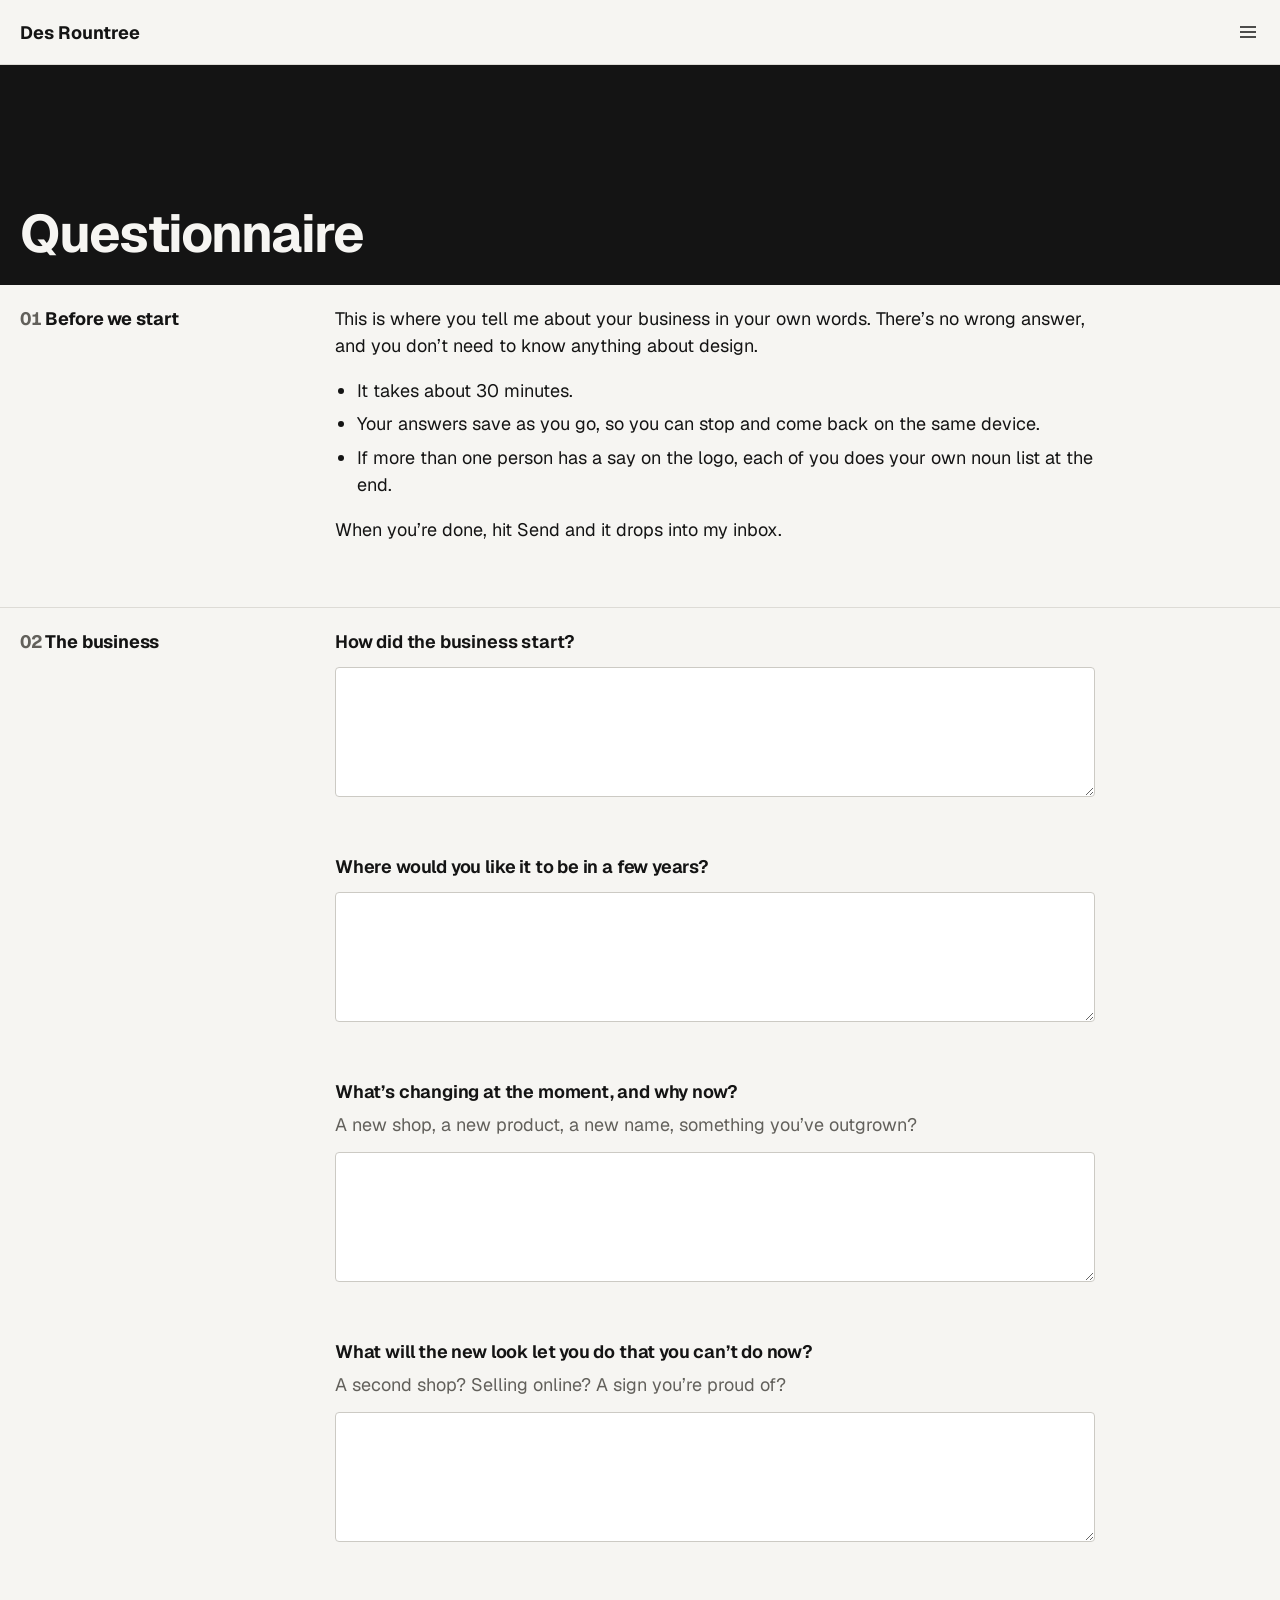
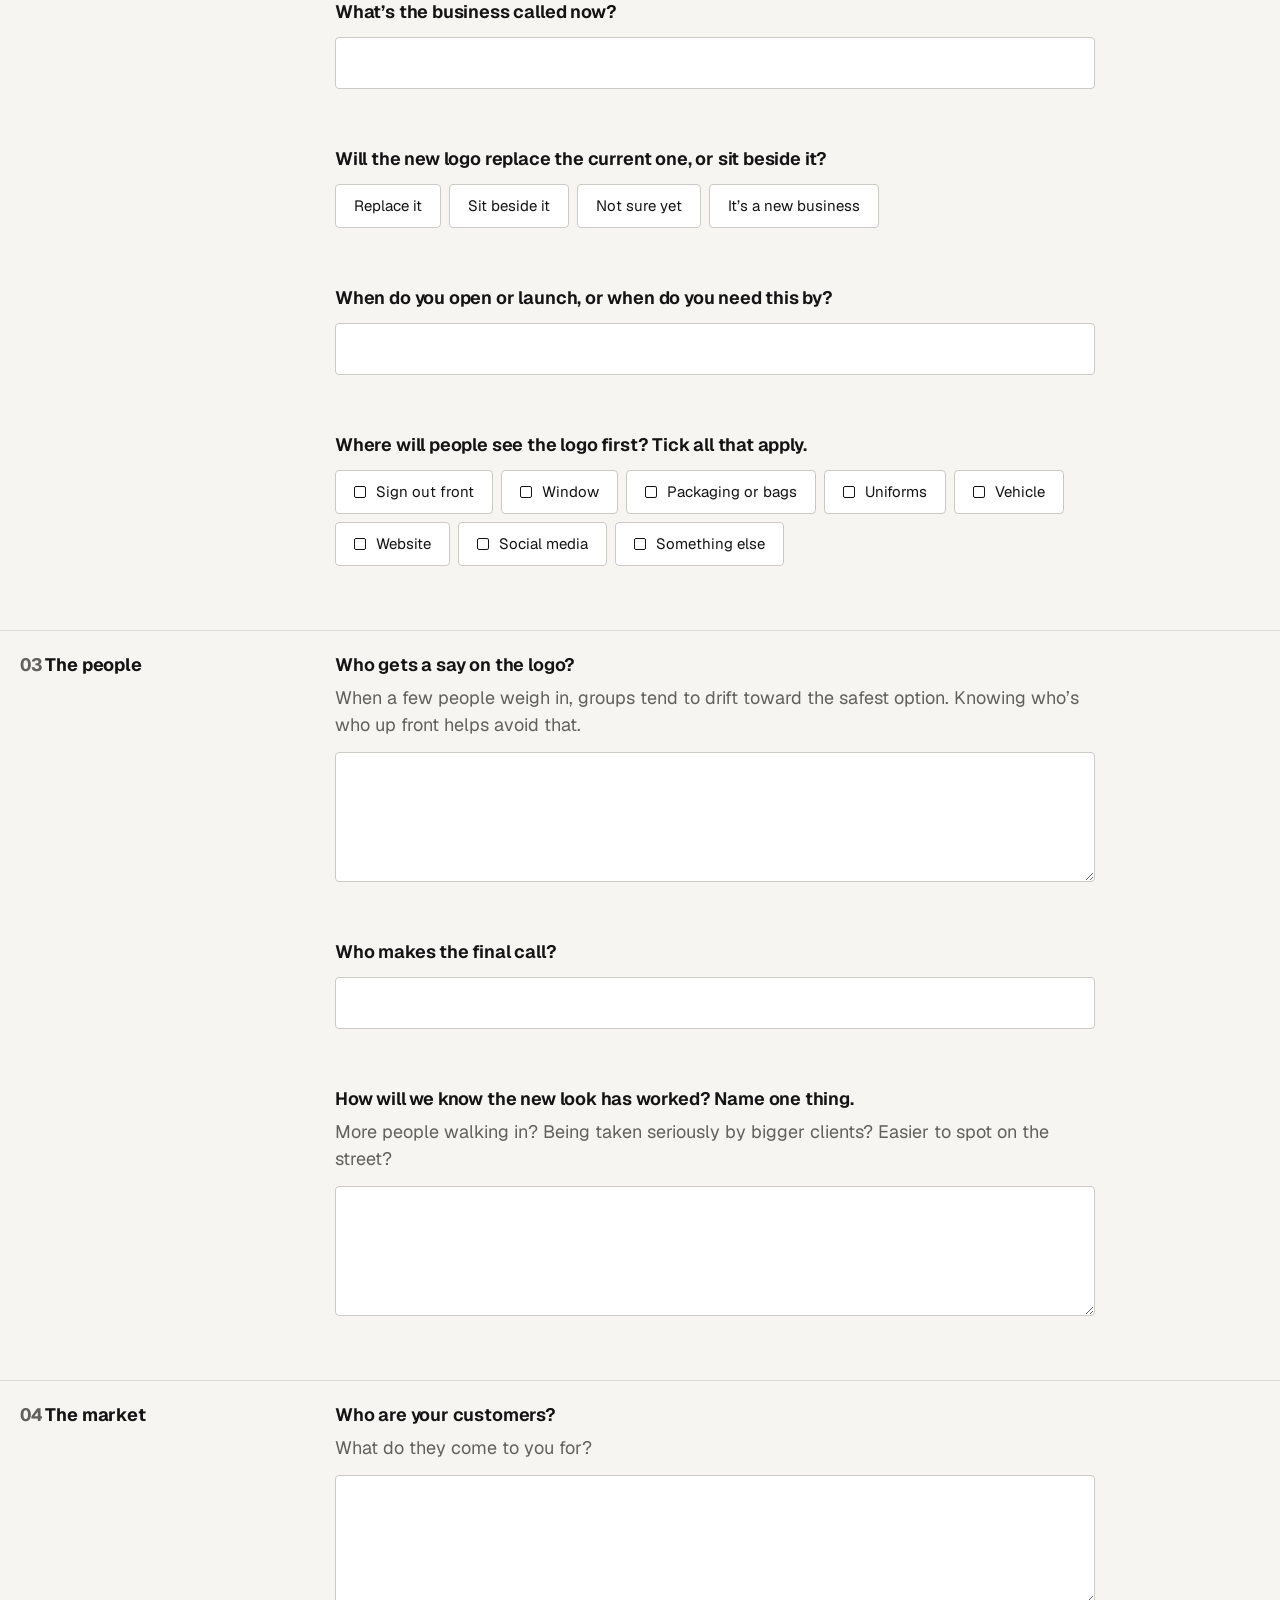
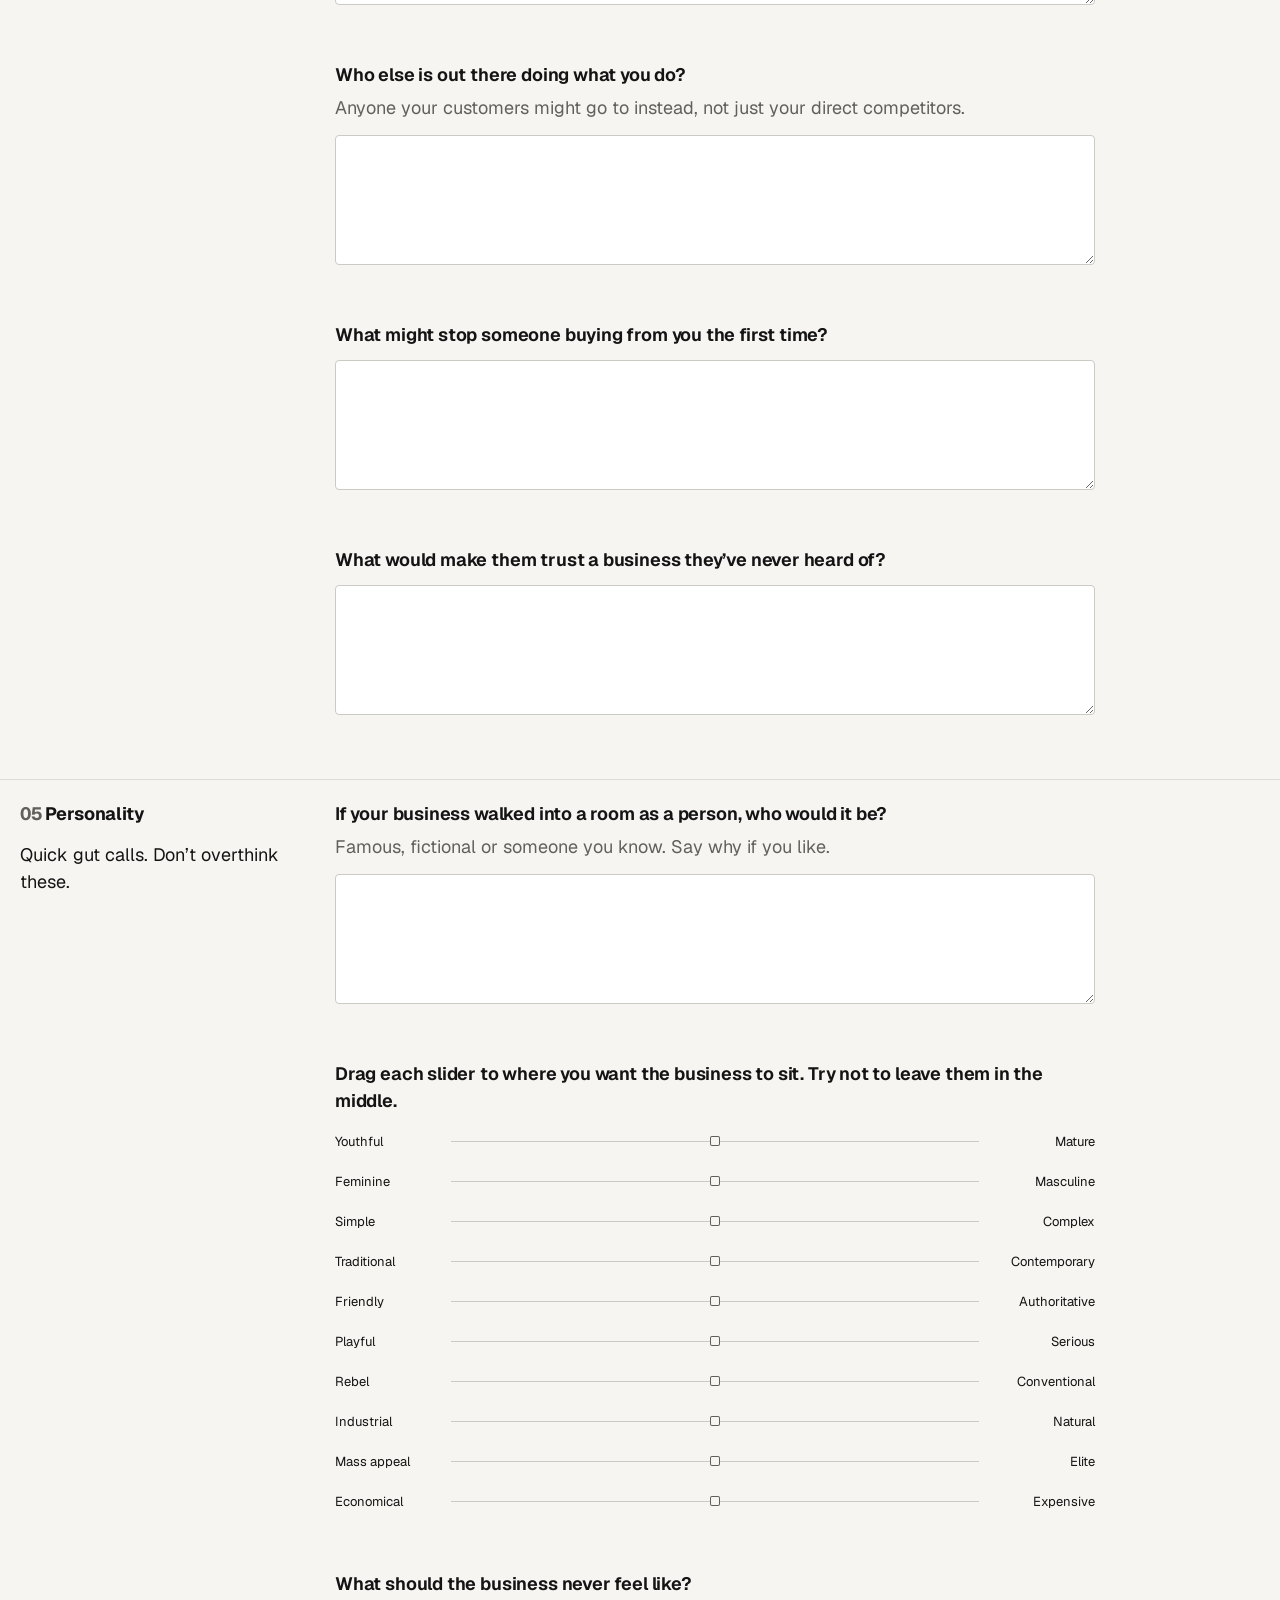
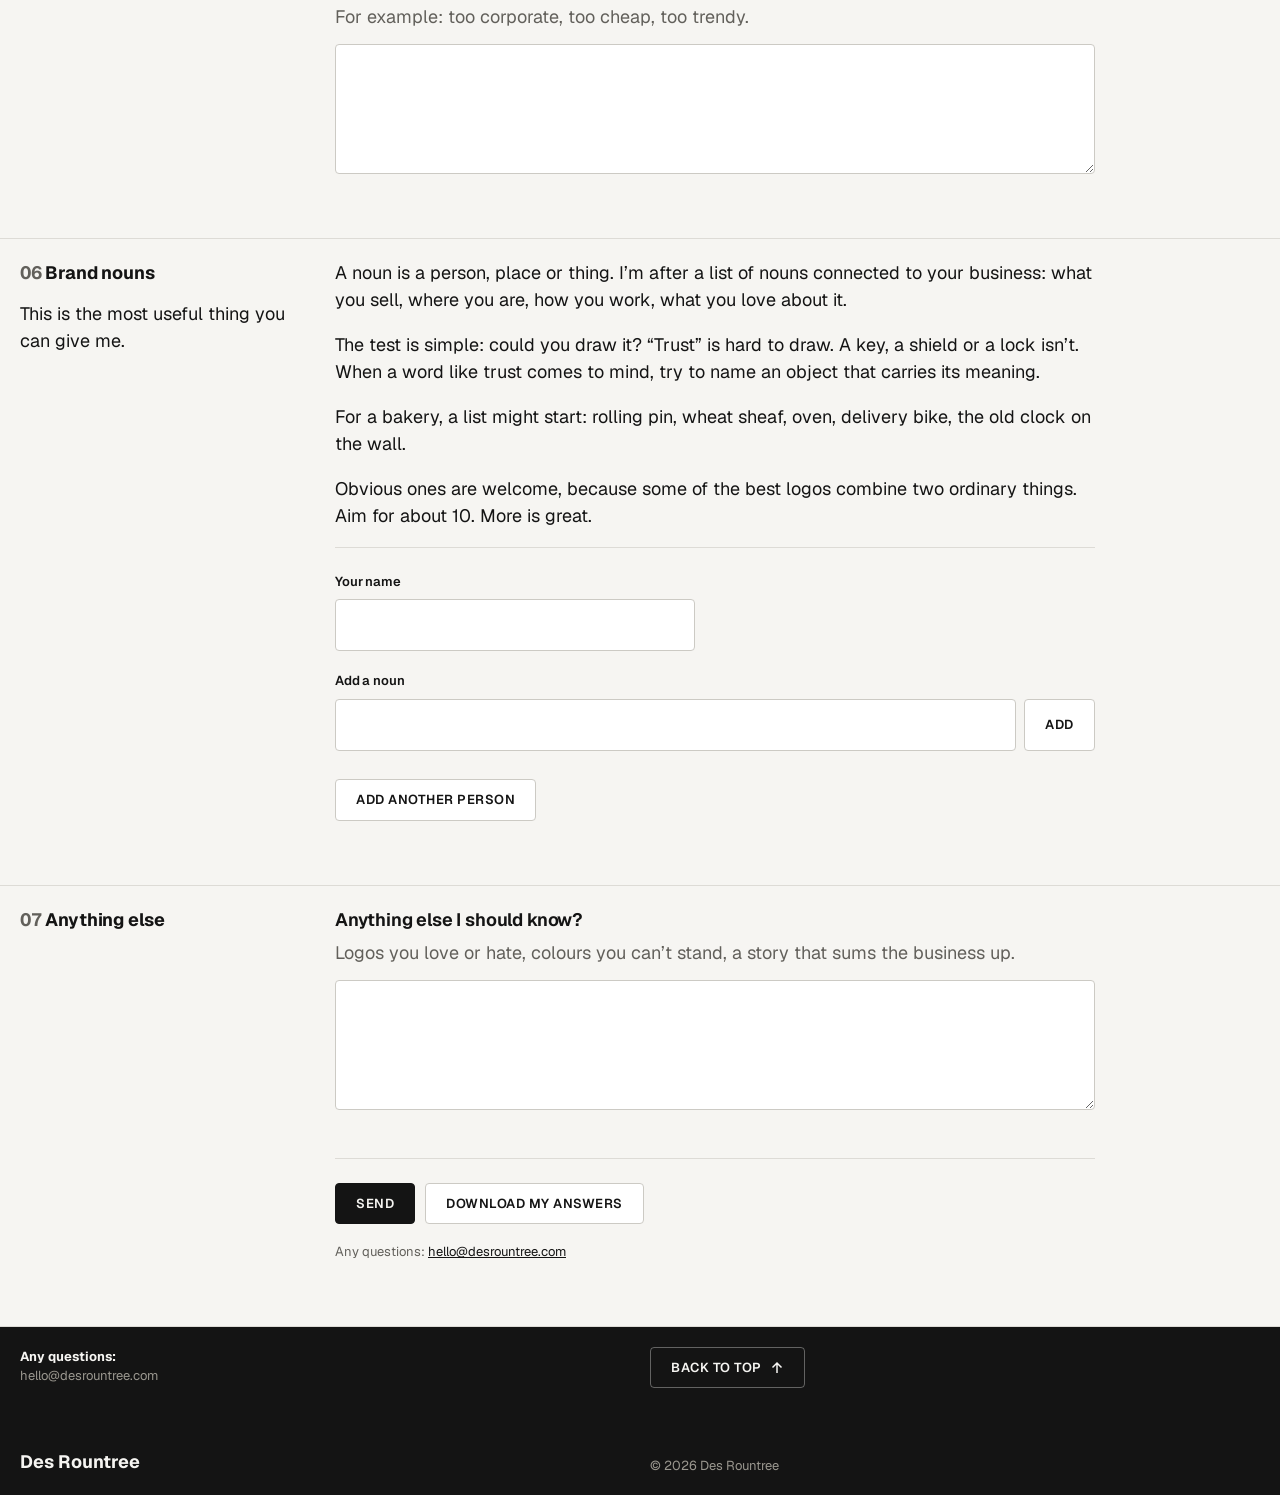
==== index.html @ e690d0f8 "Three generic links: full, homework, meeting (demo retired) Co-Authored-By: Claude Opus 5.5 <noreply" ====
<!doctype html>
<html lang="en-AU">
<head>
<meta charset="utf-8">
<meta name="viewport" content="width=device-width, initial-scale=1">
<title>Questionnaire | Des Rountree</title>
<meta name="robots" content="noindex, nofollow">
<link rel="stylesheet" href="css/tokens.css"><link rel="stylesheet" href="css/guidelines.css"><link rel="stylesheet" href="css/questionnaire.css">
</head>
<body class="q-page q-page--client">
<aside class="sidebar" id="sidebar"><div class="topbar"><a class="sidebar__logo" href="#page-header"><span class="logo-text">Des Rountree</span></a><button class="menu-toggle" aria-expanded="false" aria-controls="sidebar-panel" aria-label="Menu"><svg class="icon-open" viewBox="0 0 22 22" fill="none" stroke="currentColor" stroke-width="1.6" aria-hidden="true"><path d="M3 6h16M3 11h16M3 16h16"/></svg><svg class="icon-close" viewBox="0 0 22 22" fill="none" stroke="currentColor" stroke-width="1.6" aria-hidden="true"><path d="M5 5l12 12M17 5L5 17"/></svg></button></div><div class="sidebar__panel" id="sidebar-panel"><div class="docmeta"><p class="docmeta__title">Questionnaire</p><p class="q-saved" aria-live="polite"></p></div><nav class="nav" aria-label="Chapters"><ul><li class="nav__item is-active is-expanded"><div class="nav__head"><a class="nav__row" href="#page-header" aria-current="page"><span class="nav__num">01</span><span class="nav__sep">/</span><span class="nav__label">Questionnaire</span></a><button class="nav__chev" aria-expanded="true" aria-label="Show chapters"><svg viewBox="0 0 12 12" fill="none" stroke="currentColor" stroke-width="1.5" aria-hidden="true"><path d="M2 4.5l4 4 4-4"/></svg></button></div><ul class="nav__sub"><li><a href="#before-we-start">Before we start</a></li><li><a href="#the-business">The business</a></li><li><a href="#the-people">The people</a></li><li><a href="#the-market">The market</a></li><li><a href="#personality">Personality</a></li><li><a href="#brand-nouns">Brand nouns</a></li><li><a href="#anything-else">Anything else</a></li></ul></li></ul></nav></div></aside>
<main class="content" id="main">
<header class="page-header" id="page-header"><div class="wrap"><h1>Questionnaire</h1></div></header>
<form class="qform" id="qform" novalidate autocomplete="off">
<section class="row q-chapter" id="before-we-start"><div class="wrap grid"><div class="row__text"><h2><span class="q-chapter__num">01</span> Before we start</h2></div><div class="row__block q-steps"><div class="q-step" data-step tabindex="-1"><p class="q-text">This is where you tell me about your business in your own words. There’s no wrong answer, and you don’t need to know anything about design.</p><ul class="q-bullets"><li>It takes about 30 minutes.</li><li>Your answers save as you go, so you can stop and come back on the same device.</li><li>If more than one person has a say on the logo, each of you does your own noun list at the end.</li></ul><p class="q-text">When you’re done, hit Send and it drops into my inbox.</p></div></div></div></section>
<section class="row q-chapter" id="the-business"><div class="wrap grid"><div class="row__text"><h2><span class="q-chapter__num">02</span> The business</h2></div><div class="row__block q-steps"><div class="q-step" data-step tabindex="-1"><div class="q-field"><label class="q-label" for="q-start">How did the business start?</label><textarea id="q-start" name="start" rows="4"></textarea></div></div><div class="q-step" data-step tabindex="-1"><div class="q-field"><label class="q-label" for="q-future">Where would you like it to be in a few years?</label><textarea id="q-future" name="future" rows="4"></textarea></div></div><div class="q-step" data-step tabindex="-1"><div class="q-field"><label class="q-label" for="q-changing">What’s changing at the moment, and why now?</label><p class="q-hint" id="q-changing-hint">A new shop, a new product, a new name, something you’ve outgrown?</p><textarea id="q-changing" name="changing" rows="4" aria-describedby="q-changing-hint"></textarea></div></div><div class="q-step" data-step tabindex="-1"><div class="q-field"><label class="q-label" for="q-new-look">What will the new look let you do that you can’t do now?</label><p class="q-hint" id="q-new-look-hint">A second shop? Selling online? A sign you’re proud of?</p><textarea id="q-new-look" name="new-look" rows="4" aria-describedby="q-new-look-hint"></textarea></div></div><div class="q-step" data-step tabindex="-1"><div class="q-field"><label class="q-label" for="q-name">What’s the business called now?</label><input type="text" id="q-name" name="name" enterkeyhint="next"></div></div><div class="q-step" data-step tabindex="-1"><fieldset class="q-field"><legend class="q-label">Will the new logo replace the current one, or sit beside it?</legend><div class="q-chips q-chips--chips"><label class="q-chip"><input type="radio" name="replace" value="Replace it"><span>Replace it</span></label><label class="q-chip"><input type="radio" name="replace" value="Sit beside it"><span>Sit beside it</span></label><label class="q-chip"><input type="radio" name="replace" value="Not sure yet"><span>Not sure yet</span></label><label class="q-chip"><input type="radio" name="replace" value="It’s a new business"><span>It’s a new business</span></label></div></fieldset></div><div class="q-step" data-step tabindex="-1"><div class="q-field"><label class="q-label" for="q-when">When do you open or launch, or when do you need this by?</label><input type="text" id="q-when" name="when" enterkeyhint="next"></div></div><div class="q-step" data-step tabindex="-1"><fieldset class="q-field"><legend class="q-label">Where will people see the logo first? Tick all that apply.</legend><div class="q-chips q-chips--ticks"><label class="q-chip"><input type="checkbox" name="where" value="Sign out front"><span>Sign out front</span></label><label class="q-chip"><input type="checkbox" name="where" value="Window"><span>Window</span></label><label class="q-chip"><input type="checkbox" name="where" value="Packaging or bags"><span>Packaging or bags</span></label><label class="q-chip"><input type="checkbox" name="where" value="Uniforms"><span>Uniforms</span></label><label class="q-chip"><input type="checkbox" name="where" value="Vehicle"><span>Vehicle</span></label><label class="q-chip"><input type="checkbox" name="where" value="Website"><span>Website</span></label><label class="q-chip"><input type="checkbox" name="where" value="Social media"><span>Social media</span></label><label class="q-chip"><input type="checkbox" name="where" value="Something else" data-other="q-where-other"><span>Something else</span></label></div><textarea class="q-other" id="q-where-other" name="where-other" rows="1" aria-label="Something else" hidden></textarea></fieldset></div></div></div></section>
<section class="row q-chapter" id="the-people"><div class="wrap grid"><div class="row__text"><h2><span class="q-chapter__num">03</span> The people</h2></div><div class="row__block q-steps"><div class="q-step" data-step tabindex="-1"><div class="q-field"><label class="q-label" for="q-say">Who gets a say on the logo?</label><p class="q-hint" id="q-say-hint">When a few people weigh in, groups tend to drift toward the safest option. Knowing who’s who up front helps avoid that.</p><textarea id="q-say" name="say" rows="4" aria-describedby="q-say-hint"></textarea></div></div><div class="q-step" data-step tabindex="-1"><div class="q-field"><label class="q-label" for="q-final-call">Who makes the final call?</label><input type="text" id="q-final-call" name="final-call" enterkeyhint="next"></div></div><div class="q-step" data-step tabindex="-1"><div class="q-field"><label class="q-label" for="q-worked">How will we know the new look has worked? Name one thing.</label><p class="q-hint" id="q-worked-hint">More people walking in? Being taken seriously by bigger clients? Easier to spot on the street?</p><textarea id="q-worked" name="worked" rows="4" aria-describedby="q-worked-hint"></textarea></div></div></div></div></section>
<section class="row q-chapter" id="the-market"><div class="wrap grid"><div class="row__text"><h2><span class="q-chapter__num">04</span> The market</h2></div><div class="row__block q-steps"><div class="q-step" data-step tabindex="-1"><div class="q-field"><label class="q-label" for="q-customers">Who are your customers?</label><p class="q-hint" id="q-customers-hint">What do they come to you for?</p><textarea id="q-customers" name="customers" rows="4" aria-describedby="q-customers-hint"></textarea></div></div><div class="q-step" data-step tabindex="-1"><div class="q-field"><label class="q-label" for="q-others">Who else is out there doing what you do?</label><p class="q-hint" id="q-others-hint">Anyone your customers might go to instead, not just your direct competitors.</p><textarea id="q-others" name="others" rows="4" aria-describedby="q-others-hint"></textarea></div></div><div class="q-step" data-step tabindex="-1"><div class="q-field"><label class="q-label" for="q-stop">What might stop someone buying from you the first time?</label><textarea id="q-stop" name="stop" rows="4"></textarea></div></div><div class="q-step" data-step tabindex="-1"><div class="q-field"><label class="q-label" for="q-trust">What would make them trust a business they’ve never heard of?</label><textarea id="q-trust" name="trust" rows="4"></textarea></div></div></div></div></section>
<section class="row q-chapter" id="personality"><div class="wrap grid"><div class="row__text"><h2><span class="q-chapter__num">05</span> Personality</h2><p class="q-intro">Quick gut calls. Don’t overthink these.</p></div><div class="row__block q-steps"><div class="q-step" data-step tabindex="-1"><div class="q-field"><label class="q-label" for="q-person">If your business walked into a room as a person, who would it be?</label><p class="q-hint" id="q-person-hint">Famous, fictional or someone you know. Say why if you like.</p><textarea id="q-person" name="person" rows="4" aria-describedby="q-person-hint"></textarea></div></div><div class="q-step" data-step tabindex="-1"><fieldset class="q-field"><legend class="q-label">Drag each slider to where you want the business to sit. Try not to leave them in the middle.</legend><div class="sliders q-sliders"><div class="slider q-slider is-untouched" style="--v: 50%"><span class="slider__label" id="q-sliders-0-l">Youthful</span><span class="slider__track q-range-wrap"><input class="q-range" type="range" min="0" max="100" step="1" value="50" name="sliders-0" data-left="Youthful" data-right="Mature" aria-labelledby="q-sliders-0-l q-sliders-0-r"><span class="slider__fill"></span><span class="slider__marker"></span><span class="q-range__pad" aria-hidden="true"></span></span><span class="slider__label slider__label--right" id="q-sliders-0-r">Mature</span></div><div class="slider q-slider is-untouched" style="--v: 50%"><span class="slider__label" id="q-sliders-1-l">Feminine</span><span class="slider__track q-range-wrap"><input class="q-range" type="range" min="0" max="100" step="1" value="50" name="sliders-1" data-left="Feminine" data-right="Masculine" aria-labelledby="q-sliders-1-l q-sliders-1-r"><span class="slider__fill"></span><span class="slider__marker"></span><span class="q-range__pad" aria-hidden="true"></span></span><span class="slider__label slider__label--right" id="q-sliders-1-r">Masculine</span></div><div class="slider q-slider is-untouched" style="--v: 50%"><span class="slider__label" id="q-sliders-2-l">Simple</span><span class="slider__track q-range-wrap"><input class="q-range" type="range" min="0" max="100" step="1" value="50" name="sliders-2" data-left="Simple" data-right="Complex" aria-labelledby="q-sliders-2-l q-sliders-2-r"><span class="slider__fill"></span><span class="slider__marker"></span><span class="q-range__pad" aria-hidden="true"></span></span><span class="slider__label slider__label--right" id="q-sliders-2-r">Complex</span></div><div class="slider q-slider is-untouched" style="--v: 50%"><span class="slider__label" id="q-sliders-3-l">Traditional</span><span class="slider__track q-range-wrap"><input class="q-range" type="range" min="0" max="100" step="1" value="50" name="sliders-3" data-left="Traditional" data-right="Contemporary" aria-labelledby="q-sliders-3-l q-sliders-3-r"><span class="slider__fill"></span><span class="slider__marker"></span><span class="q-range__pad" aria-hidden="true"></span></span><span class="slider__label slider__label--right" id="q-sliders-3-r">Contemporary</span></div><div class="slider q-slider is-untouched" style="--v: 50%"><span class="slider__label" id="q-sliders-4-l">Friendly</span><span class="slider__track q-range-wrap"><input class="q-range" type="range" min="0" max="100" step="1" value="50" name="sliders-4" data-left="Friendly" data-right="Authoritative" aria-labelledby="q-sliders-4-l q-sliders-4-r"><span class="slider__fill"></span><span class="slider__marker"></span><span class="q-range__pad" aria-hidden="true"></span></span><span class="slider__label slider__label--right" id="q-sliders-4-r">Authoritative</span></div><div class="slider q-slider is-untouched" style="--v: 50%"><span class="slider__label" id="q-sliders-5-l">Playful</span><span class="slider__track q-range-wrap"><input class="q-range" type="range" min="0" max="100" step="1" value="50" name="sliders-5" data-left="Playful" data-right="Serious" aria-labelledby="q-sliders-5-l q-sliders-5-r"><span class="slider__fill"></span><span class="slider__marker"></span><span class="q-range__pad" aria-hidden="true"></span></span><span class="slider__label slider__label--right" id="q-sliders-5-r">Serious</span></div><div class="slider q-slider is-untouched" style="--v: 50%"><span class="slider__label" id="q-sliders-6-l">Rebel</span><span class="slider__track q-range-wrap"><input class="q-range" type="range" min="0" max="100" step="1" value="50" name="sliders-6" data-left="Rebel" data-right="Conventional" aria-labelledby="q-sliders-6-l q-sliders-6-r"><span class="slider__fill"></span><span class="slider__marker"></span><span class="q-range__pad" aria-hidden="true"></span></span><span class="slider__label slider__label--right" id="q-sliders-6-r">Conventional</span></div><div class="slider q-slider is-untouched" style="--v: 50%"><span class="slider__label" id="q-sliders-7-l">Industrial</span><span class="slider__track q-range-wrap"><input class="q-range" type="range" min="0" max="100" step="1" value="50" name="sliders-7" data-left="Industrial" data-right="Natural" aria-labelledby="q-sliders-7-l q-sliders-7-r"><span class="slider__fill"></span><span class="slider__marker"></span><span class="q-range__pad" aria-hidden="true"></span></span><span class="slider__label slider__label--right" id="q-sliders-7-r">Natural</span></div><div class="slider q-slider is-untouched" style="--v: 50%"><span class="slider__label" id="q-sliders-8-l">Mass appeal</span><span class="slider__track q-range-wrap"><input class="q-range" type="range" min="0" max="100" step="1" value="50" name="sliders-8" data-left="Mass appeal" data-right="Elite" aria-labelledby="q-sliders-8-l q-sliders-8-r"><span class="slider__fill"></span><span class="slider__marker"></span><span class="q-range__pad" aria-hidden="true"></span></span><span class="slider__label slider__label--right" id="q-sliders-8-r">Elite</span></div><div class="slider q-slider is-untouched" style="--v: 50%"><span class="slider__label" id="q-sliders-9-l">Economical</span><span class="slider__track q-range-wrap"><input class="q-range" type="range" min="0" max="100" step="1" value="50" name="sliders-9" data-left="Economical" data-right="Expensive" aria-labelledby="q-sliders-9-l q-sliders-9-r"><span class="slider__fill"></span><span class="slider__marker"></span><span class="q-range__pad" aria-hidden="true"></span></span><span class="slider__label slider__label--right" id="q-sliders-9-r">Expensive</span></div></div></fieldset></div><div class="q-step" data-step tabindex="-1"><div class="q-field"><label class="q-label" for="q-never">What should the business never feel like?</label><p class="q-hint" id="q-never-hint">For example: too corporate, too cheap, too trendy.</p><textarea id="q-never" name="never" rows="4" aria-describedby="q-never-hint"></textarea></div></div></div></div></section>
<section class="row q-chapter" id="brand-nouns"><div class="wrap grid"><div class="row__text"><h2><span class="q-chapter__num">06</span> Brand nouns</h2><p class="q-intro">This is the most useful thing you can give me.</p></div><div class="row__block q-steps"><div class="q-step" data-step tabindex="-1"><p class="q-text">A noun is a person, place or thing. I’m after a list of nouns connected to your business: what you sell, where you are, how you work, what you love about it.</p><p class="q-text">The test is simple: could you draw it? “Trust” is hard to draw. A key, a shield or a lock isn’t. When a word like trust comes to mind, try to name an object that carries its meaning.</p><p class="q-text">For a bakery, a list might start: rolling pin, wheat sheaf, oven, delivery bike, the old clock on the wall.</p><p class="q-text">Obvious ones are welcome, because some of the best logos combine two ordinary things. Aim for about 10. More is great.</p><div class="q-field q-nouns" data-nouns="nouns"><div class="q-person" data-person><label class="q-label q-label--small q-person__label" for="q-nouns-name-1">Your name</label><input type="text" class="q-person__name" id="q-nouns-name-1" autocomplete="name" enterkeyhint="next"><ul class="q-nounlist" aria-label="Brand nouns"></ul><p class="q-count" aria-live="polite"></p><p class="q-nudge" role="status" hidden></p><label class="q-label q-label--small" for="q-nouns-add-1">Add a noun</label><div class="q-add"><input type="text" class="q-add__input" id="q-nouns-add-1" enterkeyhint="enter" autocomplete="off" autocapitalize="none"><button type="button" class="btn q-add__btn">Add</button></div></div><button type="button" class="btn q-another">Add another person</button></div></div></div></div></section>
<section class="row q-chapter" id="anything-else"><div class="wrap grid"><div class="row__text"><h2><span class="q-chapter__num">07</span> Anything else</h2></div><div class="row__block q-steps"><div class="q-step" data-step tabindex="-1"><div class="q-field"><label class="q-label" for="q-anything-else">Anything else I should know?</label><p class="q-hint" id="q-anything-else-hint">Logos you love or hate, colours you can’t stand, a story that sums the business up.</p><textarea id="q-anything-else" name="anything-else" rows="4" aria-describedby="q-anything-else-hint"></textarea></div><div class="q-send"><div class="q-send__buttons"><button type="button" class="btn btn--solid" data-send>Send</button><button type="button" class="btn" data-download>Download my answers</button></div><p class="q-status" role="status" aria-live="polite"></p><p class="q-contact">Any questions: <a href="mailto:hello@desrountree.com">hello@desrountree.com</a></p></div></div></div></div></section>
</form>
<section class="row q-thanks" id="q-thanks" hidden><div class="wrap grid"><div class="row__block q-steps"><p class="q-thanks__text">Thanks, that’s with me now. I’ll be in touch.</p></div></div></section>
<nav class="q-stepper" aria-label="Questions"><button type="button" class="btn" data-back>Back</button><span class="q-stepper__mid"><span class="q-stepper__count" aria-live="polite"></span><span class="q-saved"></span></span><button type="button" class="btn btn--solid" data-next>Next</button></nav>
<footer class="footer"><div class="wrap"><div class="footer__row"><div class="footer__contact"><div><h3>Any questions:</h3><a href="mailto:hello@desrountree.com">hello@desrountree.com</a></div></div><a class="btn btn--dark footer__back" href="#page-header">Back to top<svg viewBox="0 0 14 14" fill="none" stroke="currentColor" stroke-width="1.5" aria-hidden="true"><path d="M7 12V2M2.5 6.5L7 2l4.5 4.5"/></svg></a></div><div class="footer__row"><div class="footer__logo"><span class="logo-text">Des Rountree</span></div><p class="footer__rights">© 2026 Des Rountree</p></div></div></footer>
</main>
<script type="application/json" id="q-data">{"mode": "client", "heading": "Questionnaire answers", "file": "questionnaire-answers", "subject": "Questionnaire answers", "send": {"endpoint": "https://api.web3forms.com/submit", "fields": {"access_key": "7a943095-b87e-4034-aff5-a82986df2233", "from_name": "Questionnaire"}, "subject_field": "subject"}, "nudge_words": ["trust", "quality", "value", "heritage", "luxury", "honest", "premium", "classic", "modern"], "strings": {"send": "Send", "download": "Download my answers", "meeting_download": "Download answers", "sending": "Sending...", "thanks": "Thanks, that’s with me now. I’ll be in touch.", "failed": "That didn’t go through. Download your answers and email them to hello@desrountree.com instead.", "sent_before": "Sent. Change anything and send it again if you like.", "downloaded": "Downloaded as {file}.", "saved": "Saved", "next": "Next", "back": "Back", "step": "{n} of {total}", "your_name": "Your name", "extra_name": "Name", "add_noun": "Add a noun", "add": "Add", "another": "Add another person", "remove_person": "Remove this person", "remove_confirm": "Remove {name} and their list?", "duplicate": "“{word}” is already on the list.", "remove_noun": "Remove {noun}", "count_one": "1 noun", "count": "{n} nouns", "nudge": "“{word}” is hard to draw. Keep it, and add an object that says it to you.", "no_answer": "(no answer)", "not_set": "not set", "slider_key": "0 is the left word, 100 the right word"}, "cross": "<svg viewBox=\"0 0 12 12\" fill=\"none\" stroke=\"currentColor\" stroke-width=\"1.5\" aria-hidden=\"true\"><path d=\"M3 3l6 6M9 3L3 9\"/><\/svg>", "chapters": [{"n": 1, "title": "Before we start", "questions": []}, {"n": 2, "title": "The business", "questions": [{"id": "start", "type": "long", "label": "How did the business start?", "options": [], "other": "", "pairs": []}, {"id": "future", "type": "long", "label": "Where would you like it to be in a few years?", "options": [], "other": "", "pairs": []}, {"id": "changing", "type": "long", "label": "What’s changing at the moment, and why now?", "options": [], "other": "", "pairs": []}, {"id": "new-look", "type": "long", "label": "What will the new look let you do that you can’t do now?", "options": [], "other": "", "pairs": []}, {"id": "name", "type": "short", "label": "What’s the business called now?", "options": [], "other": "", "pairs": []}, {"id": "replace", "type": "chips", "label": "Will the new logo replace the current one, or sit beside it?", "options": ["Replace it", "Sit beside it", "Not sure yet", "It’s a new business"], "other": "", "pairs": []}, {"id": "when", "type": "short", "label": "When do you open or launch, or when do you need this by?", "options": [], "other": "", "pairs": []}, {"id": "where", "type": "ticks", "label": "Where will people see the logo first? Tick all that apply.", "options": ["Sign out front", "Window", "Packaging or bags", "Uniforms", "Vehicle", "Website", "Social media"], "other": "Something else", "pairs": []}]}, {"n": 3, "title": "The people", "questions": [{"id": "say", "type": "long", "label": "Who gets a say on the logo?", "options": [], "other": "", "pairs": []}, {"id": "final-call", "type": "short", "label": "Who makes the final call?", "options": [], "other": "", "pairs": []}, {"id": "worked", "type": "long", "label": "How will we know the new look has worked? Name one thing.", "options": [], "other": "", "pairs": []}]}, {"n": 4, "title": "The market", "questions": [{"id": "customers", "type": "long", "label": "Who are your customers?", "options": [], "other": "", "pairs": []}, {"id": "others", "type": "long", "label": "Who else is out there doing what you do?", "options": [], "other": "", "pairs": []}, {"id": "stop", "type": "long", "label": "What might stop someone buying from you the first time?", "options": [], "other": "", "pairs": []}, {"id": "trust", "type": "long", "label": "What would make them trust a business they’ve never heard of?", "options": [], "other": "", "pairs": []}]}, {"n": 5, "title": "Personality", "questions": [{"id": "person", "type": "long", "label": "If your business walked into a room as a person, who would it be?", "options": [], "other": "", "pairs": []}, {"id": "sliders", "type": "sliders", "label": "Drag each slider to where you want the business to sit. Try not to leave them in the middle.", "options": [], "other": "", "pairs": [["Youthful", "Mature"], ["Feminine", "Masculine"], ["Simple", "Complex"], ["Traditional", "Contemporary"], ["Friendly", "Authoritative"], ["Playful", "Serious"], ["Rebel", "Conventional"], ["Industrial", "Natural"], ["Mass appeal", "Elite"], ["Economical", "Expensive"]]}, {"id": "never", "type": "long", "label": "What should the business never feel like?", "options": [], "other": "", "pairs": []}]}, {"n": 6, "title": "Brand nouns", "questions": [{"id": "nouns", "type": "nouns", "label": "Brand nouns", "options": [], "other": "", "pairs": []}]}, {"n": 7, "title": "Anything else", "questions": [{"id": "anything-else", "type": "long", "label": "Anything else I should know?", "options": [], "other": "", "pairs": []}]}]}</script>
<script src="js/nav.js"></script>
<script src="js/questionnaire.js"></script>
</body>
</html>
---- css/tokens.css ----
/* ==========================================================================
   TOKENS: the skin of the site.
   Every colour, font and size the site uses is set here and nowhere else.
   A client does not edit this file. Put their values in
   clients/<client>/tokens.json and the build adds them at the bottom,
   where they win over these defaults.
   ========================================================================== */

@font-face {
  font-family: "Geist";
  src: url("../fonts/Geist-Variable.woff2") format("woff2");
  font-weight: 100 900;
  font-style: normal;
  font-display: swap;
}
@font-face {
  font-family: "Geist Mono";
  src: url("../fonts/GeistMono-Variable.woff2") format("woff2");
  font-weight: 100 900;
  font-style: normal;
  font-display: swap;
}

:root {
  /* ---- Type ------------------------------------------------------------ */
  --font-sans: "Geist", -apple-system, "Segoe UI", Helvetica, Arial, sans-serif; /* everything */
  --font-mono: "Geist Mono", ui-monospace, Menlo, Consolas, monospace;           /* labels, HEX values, specs */

  /* ONE number sets the size of all reading text.
     1   = the original template (12px body, small)
     1.5 = 18px body (the house default)
     Nothing in the grid depends on this, so any value is safe. */
  --type-scale: 1.5;

  --fs-body:  calc(12px * var(--type-scale));   /* paragraphs, row titles */
  --lh-body:  1.5;
  --fs-h2:    calc(22px * var(--type-scale));   /* "Introduction", prev/next titles */
  --fs-hero:  calc(35px * var(--type-scale));   /* "01 Logo" on the coloured header */
  --fs-word:  calc(35px * var(--type-scale));   /* big words in the keyword lists */
  --fs-chrome: calc(12px + (var(--type-scale) - 1) * 2px); /* menu, buttons, labels: stays small */

  --weight-regular: 400;
  --weight-medium: 500;
  --weight-bold: 650;

  /* ---- Colour: the site itself (not the client's palette) --------------- */
  --c-ground:       #F6F5F2;  /* page background */
  --c-surface:      #FFFFFF;  /* cards, buttons */
  --c-ink:          #141414;  /* main text */
  --c-muted:        #62605B;  /* secondary text */
  --c-rule:         #DDDBD6;  /* hairlines between rows */
  --c-panel-border: #CCCAC4;  /* border around image panels */
  --c-panel-fill:   #E9E7E2;  /* empty image placeholder */
  --c-prevnext:     #ECEAE5;  /* previous / next strip */
  --c-accent:       #141414;  /* slider markers, active menu item */
  --c-header:       #141414;  /* coloured header on every page (override per page in content.json) */
  --c-header-text:  #F6F5F2;
  --c-footer:       #141414;
  --c-footer-text:  #F6F5F2;
  --c-footer-muted: #9A978F;

  /* ---- Shape ----------------------------------------------------------- */
  --radius-button: 4px;
  --radius-pill: 100px;
  --radius-menu: 10px;
  --shadow-menu: 0 16px 30px -12px rgb(0 0 0 / .18);

  /* ---- Layout (measured from the reference, change with care) ---------- */
  --sidebar-w: 280px;
  --content-max: 1400px;
  --gutter: 20px;
  --row-gap: 20px;
  --row-pad-bottom: 80px;
  --header-h: 220px;        /* coloured header on every page but the first */
  --header-h-home: 589px;   /* taller header on the first page */
  --panel-ratio: 1.61;
  --topbar-h: 64px;
}
---- css/guidelines.css ----
/* ==========================================================================
   GUIDELINES: layout + components.
   Reads tokens only (tokens.css). No raw colours in this file.
   Breakpoints match the reference: desktop >= 1400, tablet 810-1399, phone < 810.
   ========================================================================== */

*, *::before, *::after { box-sizing: border-box; }
html { scroll-behavior: smooth; scroll-padding-top: 20px; -webkit-text-size-adjust: 100%; }
body {
  margin: 0;
  background: var(--c-ground);
  color: var(--c-ink);
  font-family: var(--font-sans);
  font-size: var(--fs-body);
  line-height: var(--lh-body);
  font-weight: var(--weight-regular);
  -webkit-font-smoothing: antialiased;
  text-rendering: optimizeLegibility;
}
img, svg { display: block; max-width: 100%; }
a { color: inherit; }
h1, h2, h3, h4, p, ul, ol { margin: 0; }
ul, ol { padding: 0; list-style: none; }
button { font: inherit; color: inherit; background: none; border: 0; padding: 0; cursor: pointer; }
.visually-hidden { position: absolute; width: 1px; height: 1px; overflow: hidden; clip: rect(0 0 0 0); white-space: nowrap; }

/* ---- Small text used by the chrome (menu, buttons, labels) ------------- */
.chrome { font-size: var(--fs-chrome); line-height: 1.2; }
.mono { font-family: var(--font-mono); }

/* ---- Buttons ------------------------------------------------------------ */
.btn {
  display: inline-flex; align-items: center; gap: 8px;
  min-height: 38px; padding: 12px 20px;
  background: var(--c-surface); color: var(--c-ink);
  border: 1px solid var(--c-panel-border); border-radius: var(--radius-button);
  font-size: var(--fs-chrome); font-weight: 600; letter-spacing: 0.04em; line-height: 1.2;
  text-transform: uppercase; text-decoration: none; white-space: nowrap;
  transition: border-color .15s, background .15s;
}
.btn:hover { border-color: var(--c-ink); }
.btn svg { width: 14px; height: 14px; flex: none; }
.btn--dark { background: transparent; color: var(--c-footer-text); border-color: color-mix(in srgb, var(--c-footer-text) 35%, transparent); }
.btn--dark:hover { border-color: var(--c-footer-text); }

/* ==========================================================================
   SIDEBAR (desktop) / TOP BAR + MENU (tablet, phone)
   ========================================================================== */
.sidebar {
  position: fixed; top: 0; left: 0; z-index: 10;
  width: var(--sidebar-w); height: 100vh;
  background: var(--c-ground);
  border-right: 1px solid var(--c-rule);
  display: flex; flex-direction: column;
  overflow-y: auto; overscroll-behavior: contain;
}
.topbar { display: flex; align-items: center; justify-content: space-between; }
.sidebar__logo { display: block; padding: 37px var(--gutter); text-decoration: none; color: var(--c-ink); }
.sidebar > .topbar { border-bottom: 1px solid var(--c-rule); }
.sidebar__logo img, .sidebar__logo svg { height: 50px; width: auto; max-width: 172px; object-fit: contain; object-position: left center; }
.logo-text { font-weight: 700; font-size: var(--fs-body); }
.logo--reverse { filter: brightness(0) invert(1); }  /* main logo shown in white on a dark footer */
.menu-toggle { display: none; width: 44px; height: 44px; align-items: center; justify-content: center; margin-right: -10px; }
.menu-toggle svg { width: 22px; height: 22px; }
.menu-toggle .icon-close { display: none; }
.sidebar.is-open .menu-toggle .icon-open { display: none; }
.sidebar.is-open .menu-toggle .icon-close { display: block; }

.sidebar__panel { display: flex; flex-direction: column; flex: 1; }
.docmeta { padding: var(--gutter); display: grid; gap: 4px; border-bottom: 1px solid var(--c-rule); }
.docmeta p { font-size: var(--fs-chrome); line-height: 1.5; color: var(--c-muted); }
.docmeta .docmeta__title { color: var(--c-ink); font-weight: 700; }

.nav { padding: 12px 8px; flex: 0 0 auto; border-bottom: 1px solid var(--c-rule); }
.nav__item { margin-bottom: 0; }
.nav__head { display: flex; align-items: center; border: 1px solid transparent; border-radius: var(--radius-button); }
.nav__item.is-active > .nav__head { border-color: var(--c-panel-border); background: var(--c-surface); }
.nav__row {
  flex: 1; display: flex; align-items: baseline; gap: 0;
  padding: 8px 0 8px 12px;
  font-size: var(--fs-chrome); line-height: 1.2; text-decoration: none; color: var(--c-ink);
}
.nav__num, .nav__sep { color: var(--c-muted); font-variant-numeric: tabular-nums; }
.nav__sep { padding: 0 8px; }
.nav__item.is-active .nav__row { font-weight: 600; }
.nav__item.is-active .nav__num, .nav__item.is-active .nav__sep { color: var(--c-ink); }
.nav__row:hover .nav__label { text-decoration: underline; text-underline-offset: 3px; }
.nav__chev { width: 44px; height: 32px; display: flex; align-items: center; justify-content: center; color: var(--c-muted); }
.nav__chev svg { width: 12px; height: 12px; transition: transform .2s; }
.nav__item.is-expanded .nav__chev svg { transform: rotate(180deg); }
.nav__chev[hidden] { display: none; }
.nav__sub { display: none; padding: 6px 0 10px; }
.nav__item.is-expanded .nav__sub { display: block; }
.nav__sub a {
  display: block; padding: 6px 12px 6px 52px;
  font-size: var(--fs-chrome); line-height: 1.3; color: var(--c-muted); text-decoration: none;
}
.nav__sub a:hover, .nav__sub a.is-current { color: var(--c-ink); }
.nav__sub a.is-current { font-weight: 600; }
.sidebar__bottom { padding: var(--gutter); margin-top: auto; border-top: 1px solid var(--c-rule); display: grid; gap: 10px; }
.nav__chev--static { cursor: default; }
.sidebar__bottom .btn { width: 100%; justify-content: space-between; }

/* ==========================================================================
   CONTENT COLUMN
   ========================================================================== */
.content { padding-left: var(--sidebar-w); min-height: 100vh; }
.wrap { max-width: var(--content-max); padding: 0 var(--gutter); }

/* ---- Coloured page header ----------------------------------------------- */
.page-header {
  height: var(--header-h);
  background: var(--page-header-bg, var(--c-header));
  color: var(--page-header-text, var(--c-header-text));
  display: flex; align-items: flex-end;
}
.page-header--home { height: var(--header-h-home); }
.page-header .wrap { width: 100%; padding-bottom: var(--gutter); }
.page-header h1 { font-size: var(--fs-hero); line-height: 1.2; font-weight: 700; letter-spacing: -0.02em; }

/* ---- Rows: the 4-track grid every section sits on ------------------------ */
.row { border-bottom: 1px solid var(--c-rule); }
.grid {
  display: grid;
  grid-template-columns: repeat(4, minmax(50px, 1fr));
  gap: var(--row-gap);
  padding-top: var(--gutter);
  padding-bottom: var(--gutter);
}
.row--intro .grid { padding-bottom: var(--row-pad-bottom); }
.row__text { grid-column: 1; display: flex; flex-direction: column; gap: 3px; min-width: 0; }
.row__text h3 { font-size: var(--fs-body); line-height: var(--lh-body); font-weight: 700; letter-spacing: -0.01em; }
.row__text p { color: var(--c-ink); }
.row__text p + p { margin-top: .75em; }
.row__block { grid-column: 2 / span 3; min-width: 0; }

.row--intro h2 { grid-column: 1; font-size: var(--fs-h2); line-height: 1.2; font-weight: 700; letter-spacing: -0.01em; }
.row--intro .row__block { display: flex; flex-direction: column; align-items: flex-start; gap: var(--gutter); }
.row--intro .row__block p { max-width: 80%; text-wrap: balance; }

/* Spec lists inside the text column (Grid & Layout rows) */
.speclist { margin-top: 1em; font-family: var(--font-mono); font-size: var(--fs-chrome); line-height: 1.6; color: var(--c-muted); }
.speclist strong { display: block; color: var(--c-ink); font-weight: 600; }
.speclist + .speclist { margin-top: 1em; }

/* ==========================================================================
   COMPONENTS (one per row type in content.json)
   ========================================================================== */

/* prose: optional sub-title + paragraphs */
.prose { max-width: 80%; }
.prose h4 { font-size: var(--fs-body); font-weight: 700; margin-bottom: 1em; }
.prose p + p { margin-top: 1em; }

/* two-col: named items split into two columns */
.twocol { display: grid; grid-template-columns: 1fr 1fr; gap: var(--row-gap); }
.twocol__col { display: grid; gap: 1.5em; align-content: start; }
.twocol__name { font-weight: 700; display: block; }

/* image panel: the workhorse (aspect 1.61, hairline border) */
.panel {
  aspect-ratio: var(--panel-ratio);
  border: 1px solid var(--c-panel-border);
  background: var(--c-panel-fill);
  overflow: hidden; position: relative;
}
.panel > img, .panel > svg { width: 100%; height: 100%; object-fit: cover; }
.panel figcaption, .photo-grid figcaption { position: absolute; left: 12px; bottom: 10px; font-size: var(--fs-chrome); color: var(--c-muted); }
figure { margin: 0; }

/* download cards */
.cards { display: grid; grid-template-columns: repeat(2, minmax(200px, 1fr)); gap: var(--row-gap); }
.card {
  background: var(--c-surface); border: 1px solid var(--c-rule);
  padding: var(--gutter); display: flex; flex-direction: column; align-items: flex-start; gap: 8px;
}
.card h3 { font-size: var(--fs-body); font-weight: 700; }
.card p { margin-bottom: 24px; }
.card .btn { margin-top: auto; }

/* tone sliders */
.sliders { display: grid; gap: 16px; padding-top: 4px; }
.slider { display: grid; grid-template-columns: 100px 1fr 100px; align-items: center; gap: 16px; min-height: 24px; }
.slider__label { font-size: var(--fs-chrome); line-height: 1.2; }
.slider__label--right { text-align: right; }
.slider__track { position: relative; height: 1px; background: var(--c-panel-border); }
.slider__fill { position: absolute; left: 0; top: 0; height: 1px; width: var(--v); background: var(--c-accent); }
.slider__marker {
  position: absolute; top: -5px; left: clamp(0px, calc(var(--v) - 5px), calc(100% - 10px));
  width: 10px; height: 10px; border-radius: 2px; background: var(--c-accent);
}

/* keyword stack */
.keywords { display: flex; flex-direction: column; gap: 40px; }
.keywords > div { display: flex; gap: var(--row-gap); align-items: flex-start; }
.keywords > div > * { flex: 1 0 0; min-width: 0; }
.keywords__word { display: block; font-size: var(--fs-word); line-height: 1.1; font-weight: var(--weight-medium); letter-spacing: -0.02em; }

/* type specimen */
.specimen__family { font-size: calc(64px * (1 + (var(--type-scale) - 1) * 0.5)); line-height: 1.1; font-weight: var(--weight-regular); letter-spacing: -0.02em; overflow-wrap: break-word; }
.specimen__weights { display: grid; grid-template-columns: repeat(4, minmax(0, 1fr)); gap: 24px; margin-top: 100px; }
.specimen__col p { font-size: var(--fs-body); line-height: 1.4; overflow-wrap: break-word; }
.specimen__col p + p { margin-top: 10px; }
.specimen__col .specimen__label { font-size: var(--fs-body); color: var(--c-ink); margin-bottom: 20px; overflow-wrap: break-word; }

/* type hierarchy */
.hierarchy__level { display: grid; grid-template-columns: minmax(0, 1fr) auto; gap: var(--row-gap); padding: 24px 0; border-bottom: 1px solid var(--c-rule); align-items: start; }
.hierarchy__level:first-child { padding-top: 0; }
.hierarchy__level:last-child { border-bottom: 0; padding-bottom: 0; }
.hierarchy__level:has(.cta-preview) { align-items: center; }
.hierarchy__sample { overflow-wrap: anywhere; min-width: 0; }
.hierarchy__specs { display: grid; grid-template-columns: 190px 110px; gap: 24px; font-size: var(--fs-chrome); line-height: 1.6; }
.hierarchy__specs strong { display: block; font-weight: 700; }
.hierarchy__specs span { display: block; color: var(--c-muted); }
.cta-preview {
  display: inline-flex; align-items: center; padding: 16px 28px; border-radius: var(--radius-pill);
  background: var(--c-ink); color: var(--c-ground); text-transform: uppercase; letter-spacing: .04em;
}

/* colour swatches */
.swatches { display: flex; height: 500px; }
.swatch {
  flex: 1 1 0; min-width: 0; padding: var(--gutter);
  display: flex; flex-direction: column; justify-content: space-between;
  background: var(--sw); color: var(--sw-text);
  font-size: var(--fs-chrome); line-height: 1.5;
}
.swatch__name { font-weight: 700; font-family: var(--font-sans); }
.swatch__values { font-family: var(--font-mono); white-space: nowrap; }
.swatch--edge, .pairing--edge { box-shadow: inset 0 0 0 1px var(--c-rule); }

/* colour pairings */
.pairings { display: grid; grid-template-columns: repeat(5, minmax(0, 1fr)); grid-auto-rows: 250px; }
.pairing {
  background: var(--pg); color: var(--pg-text); padding: var(--gutter);
  display: flex; flex-direction: column; justify-content: flex-start;
  font-size: var(--fs-chrome); font-weight: 700; min-width: 0;
}
.pairing__swatch { flex: 1; display: flex; flex-direction: column; align-items: center; justify-content: center; }
.pairing__circle {
  width: 90px; height: 90px; border-radius: 50%; background: var(--pc); color: var(--pc-text);
  display: flex; align-items: center; justify-content: center; text-align: center; padding: 0;
  font-size: var(--fs-chrome); line-height: 1.15; white-space: nowrap;
}

/* photo grid: 3 x 3, seven images, two tall */
.photo-grid {
  display: grid; gap: 15px; aspect-ratio: var(--panel-ratio);
  grid-template-columns: repeat(3, minmax(0, 1fr)); grid-template-rows: repeat(3, minmax(0, 1fr));
  grid-template-areas: "a b c" "d e c" "d f g";
}
.photo-grid figure { position: relative; overflow: hidden; background: var(--c-panel-fill); min-height: 0; }
.photo-grid figure:has(> svg) { border: 1px solid var(--c-panel-border); }  /* only empty slots get a border */
.photo-grid figure > img, .photo-grid figure > svg { width: 100%; height: 100%; object-fit: cover; }
.photo-grid figure:nth-child(1) { grid-area: a; } .photo-grid figure:nth-child(2) { grid-area: b; }
.photo-grid figure:nth-child(3) { grid-area: c; } .photo-grid figure:nth-child(4) { grid-area: d; }
.photo-grid figure:nth-child(5) { grid-area: e; } .photo-grid figure:nth-child(6) { grid-area: f; }
.photo-grid figure:nth-child(7) { grid-area: g; }

/* ==========================================================================
   PREVIOUS / NEXT + FOOTER
   ========================================================================== */
.prevnext { display: flex; border-top: 1px solid var(--c-rule); margin-top: 160px; }
.prevnext a {
  flex: 1 0 0; min-height: 130px; padding: var(--gutter);
  background: var(--c-prevnext); text-decoration: none;
  display: flex; flex-direction: column; justify-content: flex-start; gap: 14px;
}
.prevnext a + a { border-left: 1px solid var(--c-rule); }
.prevnext a:hover { background: var(--c-rule); }
.prevnext__title { font-size: var(--fs-h2); line-height: 1.2; font-weight: 700; letter-spacing: -0.01em; }
.prevnext__hint { font-size: var(--fs-chrome); color: var(--c-muted); text-transform: uppercase; letter-spacing: .04em; }
.prevnext svg { width: 18px; height: 18px; }
.prevnext .is-prev svg { transform: rotate(180deg); }

.footer { background: var(--c-footer); color: var(--c-footer-text); }
.footer .wrap { padding-top: var(--gutter); padding-bottom: var(--gutter); display: grid; gap: 60px; }
.footer__row { display: grid; grid-template-columns: 1fr 1fr; gap: var(--row-gap); align-items: start; }
.footer__contact { display: grid; gap: 14px; font-size: var(--fs-chrome); line-height: 1.5; }
.footer__contact h3 { font-size: var(--fs-chrome); font-weight: 700; }
.footer__contact a, .footer__contact p { color: var(--c-footer-muted); text-decoration: none; }
.footer__contact a:hover { color: var(--c-footer-text); }
.footer__logo { color: var(--c-footer-text); }
.footer__logo img, .footer__logo svg { height: 35px; width: auto; max-width: 200px; object-fit: contain; object-position: left center; }
.footer__rights { font-size: var(--fs-chrome); color: var(--c-footer-muted); align-self: end; }
.footer__back { justify-self: start; }

.changelog { font-size: var(--fs-chrome); line-height: 1.6; }
.changelog li { display: grid; grid-template-columns: 7em 1fr; gap: 12px; padding: 8px 0; border-bottom: 1px solid var(--c-rule); }
.changelog li:first-child { padding-top: 0; }
.changelog li:last-child { border-bottom: 0; padding-bottom: 0; }

/* ==========================================================================
   TABLET: below 1400px the sidebar becomes a sticky top bar + menu
   ========================================================================== */
@media screen and (max-width: 1399.98px) {
  html { scroll-padding-top: calc(var(--topbar-h) + 20px); }
  .row--intro h2, .prevnext__title { font-size: clamp(24px, 2.2vw + 12px, var(--fs-h2)); overflow-wrap: break-word; }
  .sidebar > .topbar { border-bottom: 0; }
  .sidebar {
    position: sticky; width: 100%; height: auto; overflow: visible;
    border-right: 0; border-bottom: 1px solid var(--c-rule);
  }
  .topbar { height: var(--topbar-h); padding: 0 var(--gutter); }
  .sidebar__logo { padding: 0; }
  .sidebar__logo img, .sidebar__logo svg { height: 34px; }
  .menu-toggle { display: flex; }
  .sidebar__panel {
    display: none; position: absolute; top: var(--topbar-h); left: 0; right: 0;
    background: var(--c-ground); border-bottom: 1px solid var(--c-rule);
    box-shadow: var(--shadow-menu);
    max-height: calc(100vh - var(--topbar-h)); max-height: calc(100dvh - var(--topbar-h)); overflow-y: auto; overscroll-behavior: contain;
  }
  .sidebar.is-open .sidebar__panel { display: flex; }
  .content { padding-left: 0; }
  .swatches { height: 440px; }
  .swatch { padding: 14px; }
  .swatch__values { white-space: normal; }
  .pairings { grid-auto-rows: 200px; }
  .specimen__weights { grid-template-columns: repeat(2, minmax(0, 1fr)); row-gap: 40px; margin-top: 80px; }
}

/* Narrow tablets (810-959): the heading column is too thin for 18px text, so every
   content row stacks. From 960 up rows sit side by side, as the reference does. */
@media screen and (min-width: 810px) and (max-width: 959.98px) {
  .row:not(.row--intro) .grid:has(> .row__block) > :is(.row__text, .row__block) { grid-column: 1 / -1; }
}

/* ==========================================================================
   PHONE: below 810px everything stacks into one column
   ========================================================================== */
@media screen and (max-width: 809.98px) {
  .grid { grid-template-columns: 1fr; }
  .page-header h1 { font-size: clamp(30px, 9vw, calc(var(--fs-hero) * 0.66)); overflow-wrap: break-word; }
  .card .btn { white-space: normal; max-width: 100%; }
  .keywords__word { font-size: clamp(36px, 12vw, var(--fs-word)); overflow-wrap: break-word; }
  .swatches { display: grid; grid-template-columns: repeat(2, minmax(0, 1fr)); grid-auto-rows: minmax(0, 1fr); height: 500px; }
  .specimen__col p:not(.specimen__label) { font-size: clamp(14px, 4.1vw, var(--fs-body)); }
  .keywords > div { flex-direction: column; }
  .twocol { row-gap: 1.5em; }
  .row__text, .row__block, .row--intro h2 { grid-column: 1; }
  .prose { max-width: none; }
  .cards, .twocol { grid-template-columns: 1fr; }
  .pairings { grid-template-columns: repeat(2, minmax(0, 1fr)); grid-auto-rows: 176px; }
  .specimen__family { font-size: clamp(36px, 12vw, 64px); }
  .hierarchy__specs { grid-template-columns: 1fr 1fr; column-gap: var(--row-gap); }
  .slider { grid-template-columns: 1fr 1fr; grid-template-areas: "l r" "t t"; row-gap: 10px; column-gap: 10px; }
  .slider__label { grid-area: l; }
  .slider__label--right { grid-area: r; }
  .slider__track { grid-area: t; }
  .sliders { gap: 22px; }
  .hierarchy__level { grid-template-columns: 1fr; }
  .prevnext { flex-direction: column; }
  .prevnext a + a { border-left: 0; border-top: 1px solid var(--c-rule); }
  .footer__row { gap: var(--gutter); }
}

/* ==========================================================================
   PRINT: every page prints clean to PDF
   ========================================================================== */
@media print {
  .sidebar, .prevnext, .footer__back { display: none !important; }
  .content { padding-left: 0; }
  .page-header { height: auto; min-height: 160px; -webkit-print-color-adjust: exact; print-color-adjust: exact; }
  :root { --type-scale: 1; }
  .row { break-inside: auto; }
  .row__text h3, .row--intro h2 { break-after: avoid; }
  .swatch, .pairing, .card, .panel, .hierarchy__level, .specimen__col, .keywords > *, .photo-grid, .slider { break-inside: avoid; }
  .prevnext { margin-top: 0; }
  .swatch, .pairing, .pairing__circle, .footer { -webkit-print-color-adjust: exact; print-color-adjust: exact; }
  html { scroll-behavior: auto; }
}
---- css/questionnaire.css ----
/* ==========================================================================
   QUESTIONNAIRE: the form components, on top of guidelines.css.
   Reads tokens only (tokens.css). No raw colours in this file.
   Desktop and tablet show every chapter on one page; phones (< 810px) show
   one question per screen, with Back and Next (questionnaire.js sets .is-stepped).
   ========================================================================== */

.q-page [hidden] { display: none !important; }

/* ---- Chapters: the guidelines row grid, title on the left ----------------- */
/* chapter titles use the guidelines' row-title size ("Overview"), not the big "Introduction" size:
   seven of them on one page would shout */
.q-chapter .row__text h2 { font-size: var(--fs-body); line-height: var(--lh-body); font-weight: 700; letter-spacing: -0.01em; }
/* on a phone each screen holds one chapter, so its title keeps the larger size it started with (Des, 25 Sep) */
body.is-stepped .q-chapter .row__text h2 { font-size: clamp(24px, 2.2vw + 12px, var(--fs-h2)); line-height: 1.2; }
.q-chapter__num { color: var(--c-muted); font-variant-numeric: tabular-nums; }
.q-intro { margin-top: .6em; }
.q-chapter .grid { padding-bottom: 64px; }
.q-steps { display: grid; gap: 56px; max-width: 760px; }
.q-step { min-width: 0; outline: none; }
.q-text + .q-text, .q-text + .q-bullets, .q-bullets + .q-text, .q-text + .q-field { margin-top: 1em; }
.q-bullets { list-style: disc; padding-left: 1.2em; }
.q-bullets li + li { margin-top: .35em; }
.q-bullets + .q-text { margin-top: 1em; }

/* ---- One question ----------------------------------------------------------- */
.q-field { border: 0; margin: 0; padding: 0; min-width: 0; }
.q-label { display: block; padding: 0; margin-bottom: 12px; font-weight: 650; letter-spacing: -0.01em; }
.q-label--small { font-size: var(--fs-chrome); font-weight: 600; margin-bottom: 8px; }
.q-hint { color: var(--c-muted); margin: -6px 0 14px; }

.qform textarea, .qform input[type="text"] {
  display: block; width: 100%;
  font: inherit; color: var(--c-ink); line-height: 1.45;
  background: var(--c-surface);
  border: 1px solid var(--c-panel-border); border-radius: var(--radius-button);
  padding: 12px 14px;
  transition: border-color .15s;
}
.qform textarea { min-height: 7.2em; resize: vertical; overflow: hidden; }
.qform textarea:hover, .qform input[type="text"]:hover { border-color: var(--c-muted); }
.qform textarea:focus, .qform input[type="text"]:focus { border-color: var(--c-ink); outline: none; }
.q-page :focus-visible { outline: 2px solid var(--c-ink); outline-offset: 2px; }
.qform textarea:focus-visible, .qform input[type="text"]:focus-visible { outline: 1px solid var(--c-ink); outline-offset: 0; }

/* ---- Chips: pick one (radio) or tick any (checkbox) ------------------------- */
.q-chips { display: flex; flex-wrap: wrap; gap: 8px; }
.q-chip { position: relative; display: inline-flex; }
.q-chip input { position: absolute; inset: 0; width: 100%; height: 100%; margin: 0; opacity: 0; cursor: pointer; }
.q-chip span {
  display: inline-flex; align-items: center; min-height: 44px; padding: 10px 18px;
  background: var(--c-surface); border: 1px solid var(--c-panel-border); border-radius: var(--radius-button);
  font-size: max(var(--fs-chrome), 15px); line-height: 1.2;
  transition: border-color .15s, background .15s, color .15s;
}
@media (hover: hover) { .q-chip:hover span { border-color: var(--c-ink); } }
.q-chip input:checked + span { background: var(--c-ink); color: var(--c-ground); border-color: var(--c-ink); }
.q-chip input:focus-visible + span { outline: 2px solid var(--c-ink); outline-offset: 2px; }
.q-chips--ticks .q-chip span::before {
  content: ""; width: 12px; height: 12px; margin-right: 10px; flex: none;
  border: 1px solid currentColor; border-radius: 2px;
}
.q-chips--ticks .q-chip input:checked + span::before {
  background: currentColor;
  box-shadow: inset 0 0 0 2px var(--c-ink);
}
.qform textarea.q-other { margin-top: 12px; min-height: 3em; }

/* ---- Sliders: the Tone of Voice sliders, now draggable ---------------------- */
/* The guidelines' slider exactly (line, dark fill, small square marker; guidelines.css), made draggable.
   The range input is invisible over the line (keyboard, screen readers); the pad takes touch and mouse. */
.q-range { position: absolute; left: 0; top: -18px; width: 100%; height: 36px; margin: 0; opacity: 0; }
.q-range__pad { position: absolute; left: -6px; right: -6px; top: -18px; height: 36px; touch-action: pan-y; cursor: pointer; }
.q-range:focus-visible ~ .slider__marker { outline: 2px solid var(--c-ink); outline-offset: 3px; }
/* not moved yet: no fill and a hollow marker, so a slider left alone reads as unanswered */
.q-slider.is-untouched .slider__fill { visibility: hidden; }
.q-slider.is-untouched .slider__marker { background: var(--c-ground); box-shadow: inset 0 0 0 1px var(--c-muted); }

/* ---- Brand nouns: a list per person ----------------------------------------- */
/* order: name, the list so far, the nudge, then the box, so a new noun lands just above where you type */
.q-person { padding-top: 24px; margin-top: 8px; border-top: 1px solid var(--c-rule); }
.q-person + .q-person { margin-top: 32px; }
.q-person__name { max-width: 360px; margin-bottom: 20px; }
.q-add { display: flex; gap: 8px; }
.q-add__input { flex: 1; min-width: 0; }
.q-add__btn { flex: none; }
.q-nounlist { display: flex; flex-wrap: wrap; gap: 8px; margin-bottom: 10px; }
.q-nounlist:empty { display: none; }
.q-noun {
  display: inline-flex; align-items: center; gap: 2px; min-height: 44px; padding: 4px 4px 4px 16px;
  background: var(--c-surface); border: 1px solid var(--c-panel-border); border-radius: var(--radius-button);
  font-size: max(var(--fs-chrome), 15px); line-height: 1.2;
}
.q-noun.is-nudged { border-style: dashed; border-color: var(--c-muted); }
.q-noun__remove { position: relative; width: 36px; height: 36px; display: inline-flex; align-items: center; justify-content: center; border-radius: 2px; color: var(--c-muted); }
.q-noun__remove::after { content: ""; position: absolute; inset: -4px; }   /* a 44px target */
@media (hover: hover) { .q-noun__remove:hover { color: var(--c-ink); background: var(--c-ground); } }
.q-noun__remove svg { width: 12px; height: 12px; }
.q-count { margin-bottom: 16px; font-size: var(--fs-chrome); color: var(--c-muted); }
.q-count:empty { display: none; }
.q-nudge { margin-bottom: 16px; padding: 12px 14px; background: var(--c-surface); border: 1px solid var(--c-rule); }   /* the guidelines card look */
.q-link { font-size: var(--fs-chrome); color: var(--c-muted); text-decoration: underline; text-underline-offset: 3px; padding: 12px 0; }
@media (hover: hover) { .q-link:hover { color: var(--c-ink); } }
.q-person__remove { margin-top: 10px; }
.q-another { margin-top: 28px; }

/* ---- Send + Download --------------------------------------------------------- */
.q-send { margin-top: 48px; padding-top: 24px; border-top: 1px solid var(--c-rule); }
.q-send__buttons { display: flex; flex-wrap: wrap; gap: 10px; }
.btn--solid { background: var(--c-ink); color: var(--c-ground); border-color: var(--c-ink); }
@media (hover: hover) { .btn--solid:hover { background: var(--c-ink); border-color: var(--c-ink); opacity: .88; } }
.btn:disabled { opacity: .5; cursor: default; }
.q-status { margin-top: 14px; }
.q-status:empty { display: none; }
.q-contact { margin-top: 18px; font-size: var(--fs-chrome); color: var(--c-muted); }
.q-contact a { color: var(--c-ink); }
.q-saved { font-size: var(--fs-chrome); color: var(--c-muted); }
.q-saved:empty { display: none; }
.q-thanks .grid { padding-top: 48px; padding-bottom: 160px; }
.q-thanks .q-steps { grid-column: 1 / -1; }
.q-thanks__text { font-size: var(--fs-h2); line-height: 1.25; font-weight: 700; letter-spacing: -0.01em; }

/* ---- Phone: one question per screen ------------------------------------------ */
.q-stepper { display: none; }
@media screen and (max-width: 809.98px) {
  .q-range, .q-range__pad { top: -22px; height: 44px; }   /* a finger-sized target around the line */
  .q-steps { gap: 48px; }
  .q-chapter .grid { padding-bottom: 48px; }
}
body.is-stepped .page-header, body.is-stepped .footer { display: none; }
body.is-stepped .content { min-height: 0; }   /* a short screen fits the phone without scrolling */
body.is-stepped .q-chapter { display: none; border-bottom: 0; }
body.is-stepped .q-chapter.is-current { display: block; }
body.is-stepped .q-step { display: none; }
body.is-stepped .q-step.is-current { display: block; }
body.is-stepped .q-chapter .grid { gap: 14px; padding-bottom: 120px; }
body.is-stepped .q-stepper {
  display: flex; align-items: center; justify-content: space-between; gap: 10px;
  position: fixed; left: 0; right: 0; bottom: 0; z-index: 9;
  padding: 12px var(--gutter) calc(12px + env(safe-area-inset-bottom, 0px));
  background: var(--c-ground); border-top: 1px solid var(--c-rule);
}
body.is-stepped .q-stepper .btn { min-width: 96px; justify-content: center; }
.q-stepper .btn[hidden] { display: inline-flex !important; visibility: hidden; }   /* keeps the count centred on the first and last screens */
/* the screen carries on below the bar: fade into it, so the cut reads as "more", not "the end" */
body.is-stepped.has-more .q-stepper::before {
  content: ""; position: absolute; left: 0; right: 0; bottom: 100%; height: 48px; pointer-events: none;
  background: linear-gradient(to bottom, color-mix(in srgb, var(--c-ground) 0%, transparent), var(--c-ground));
}
.q-stepper__mid { display: grid; justify-items: center; gap: 2px; }
.q-stepper__count { font-size: var(--fs-chrome); color: var(--c-muted); font-variant-numeric: tabular-nums; }
body.is-stepped .q-send { margin-top: 32px; }

@media print {
  .q-stepper, .q-send, .q-another, .q-add, .q-noun__remove { display: none !important; }
}
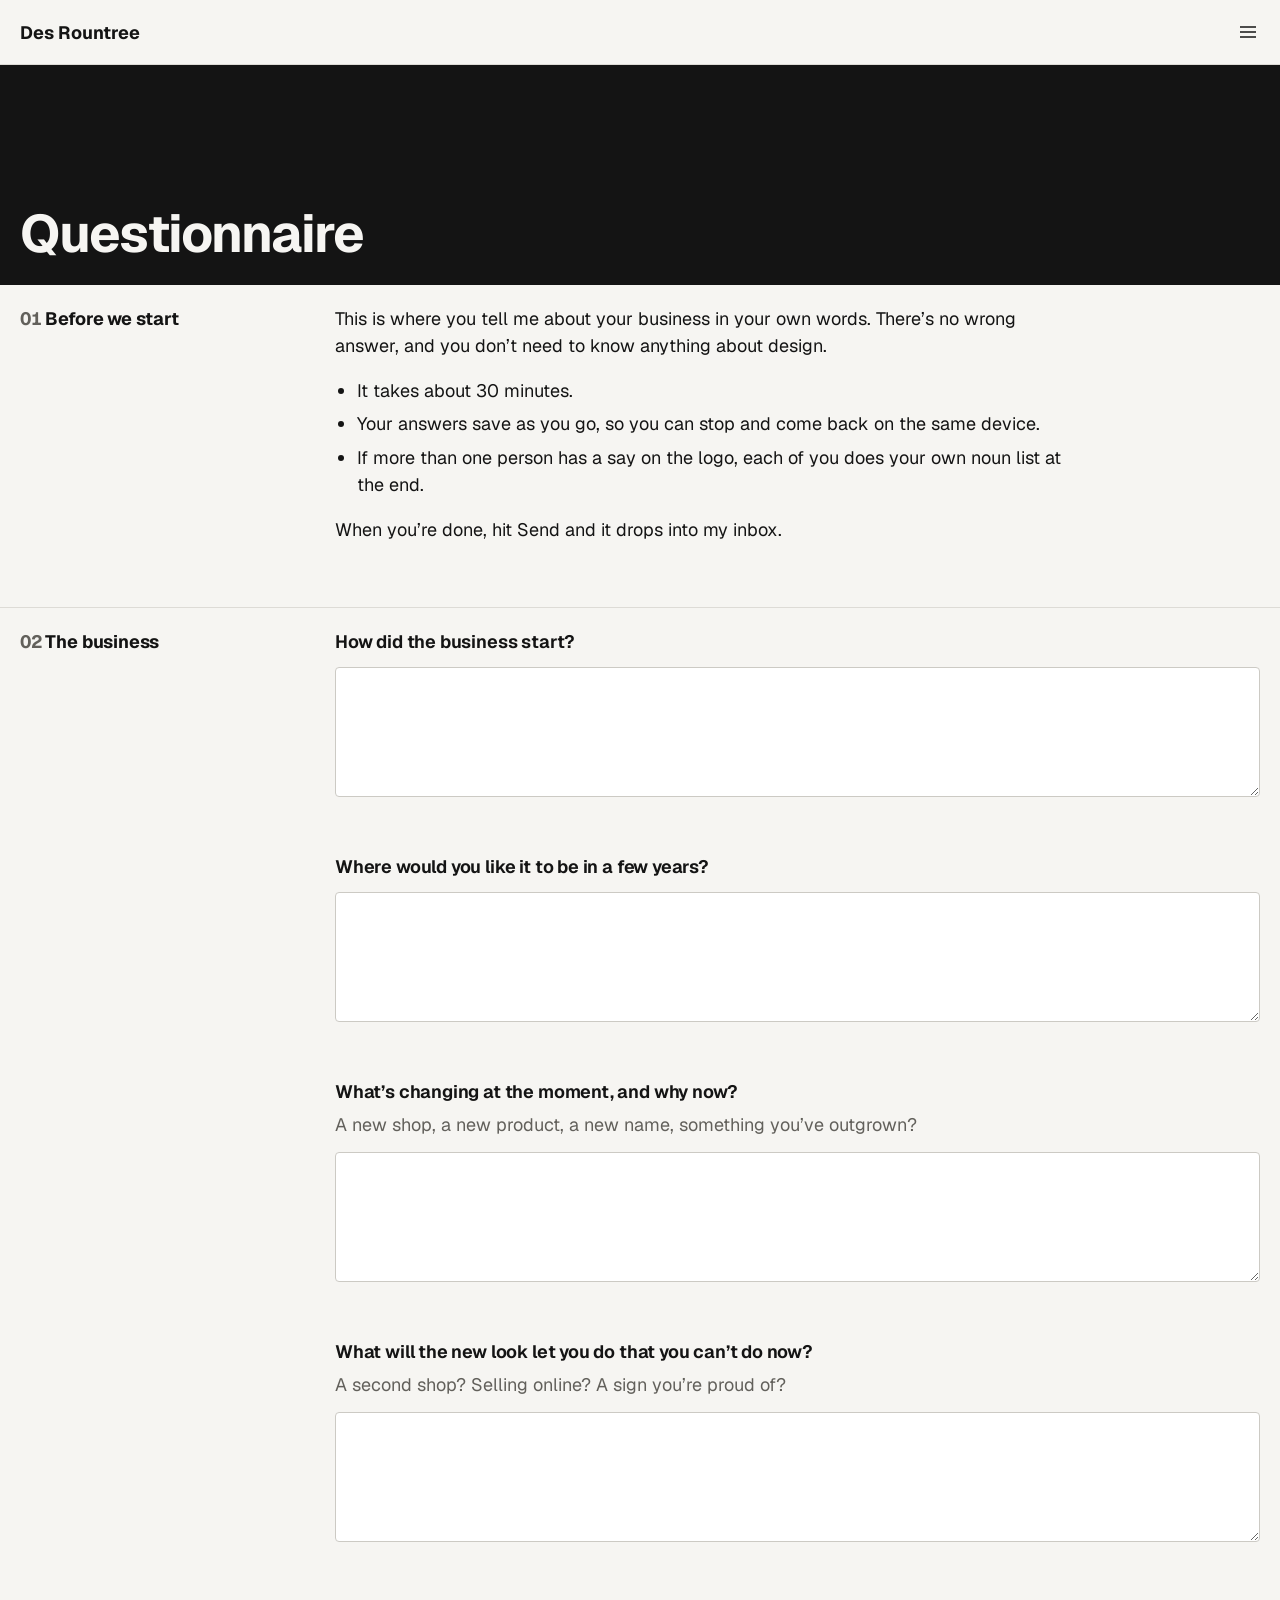
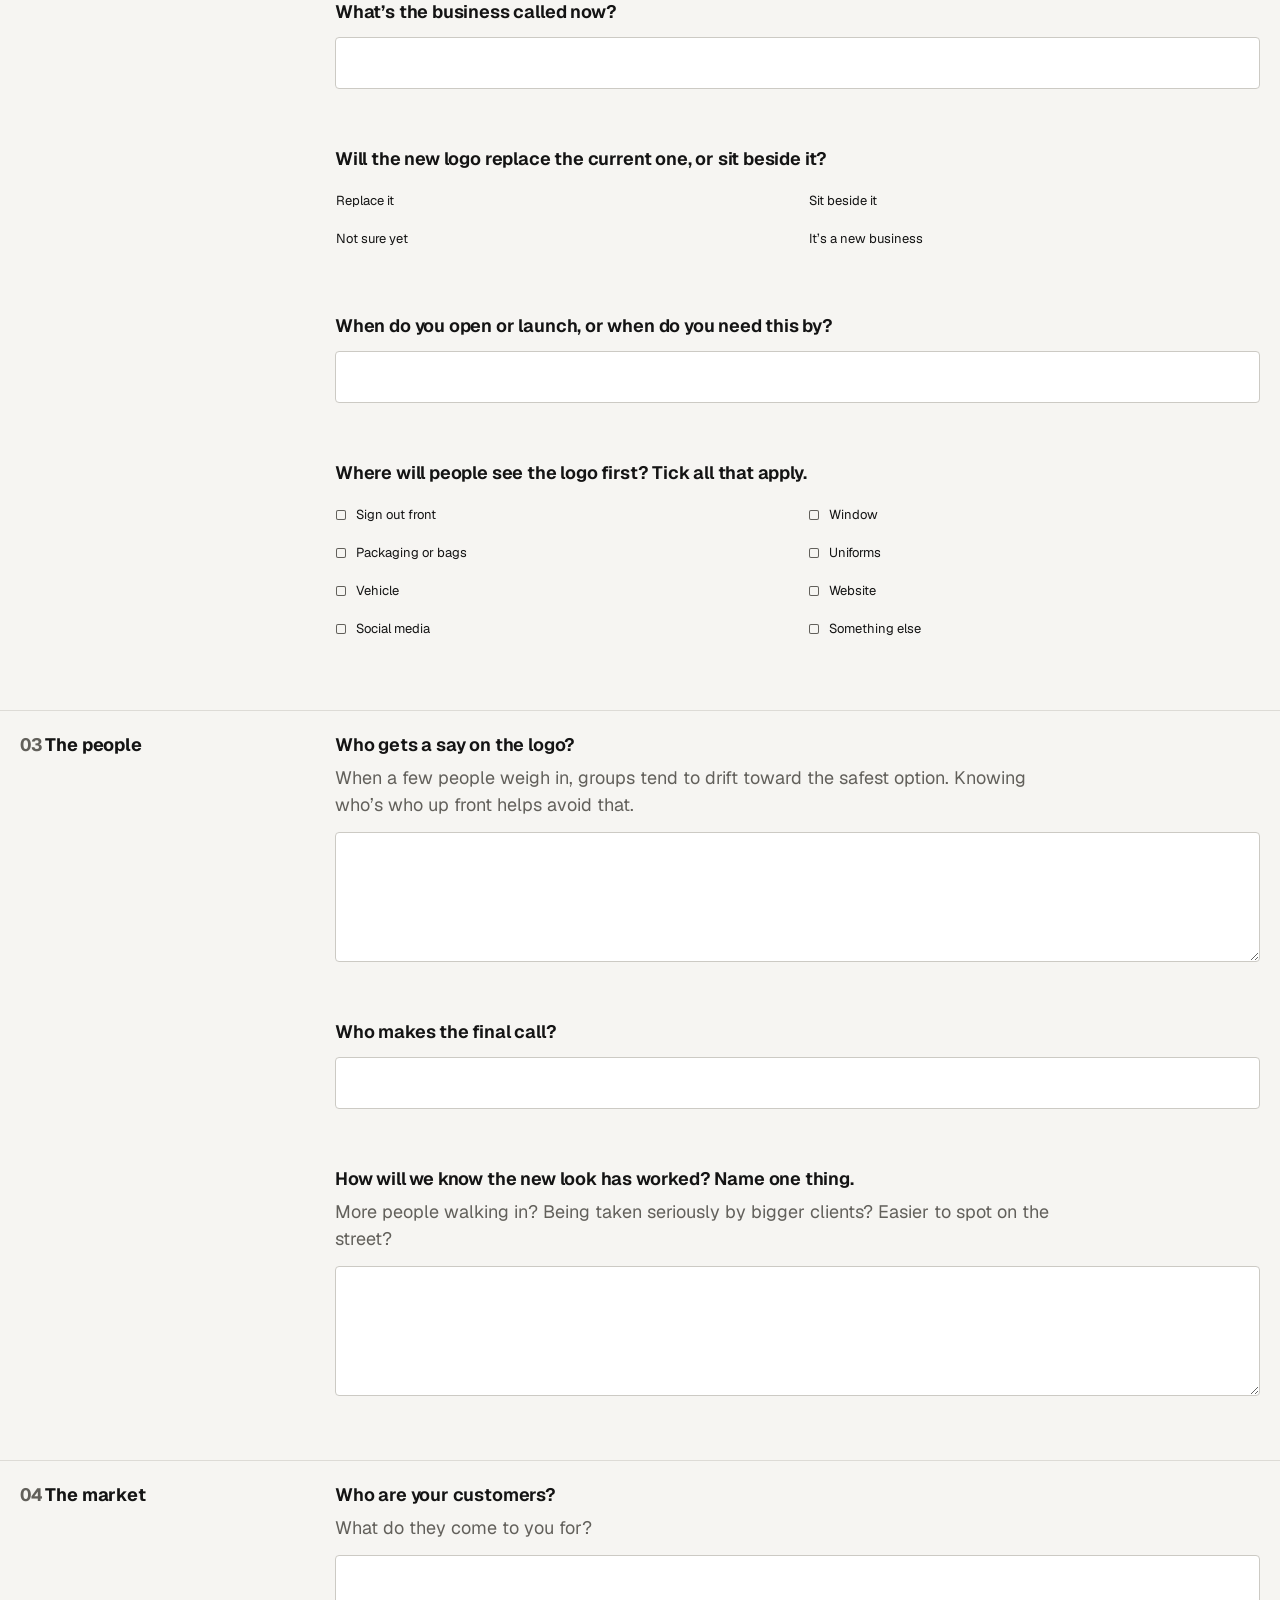
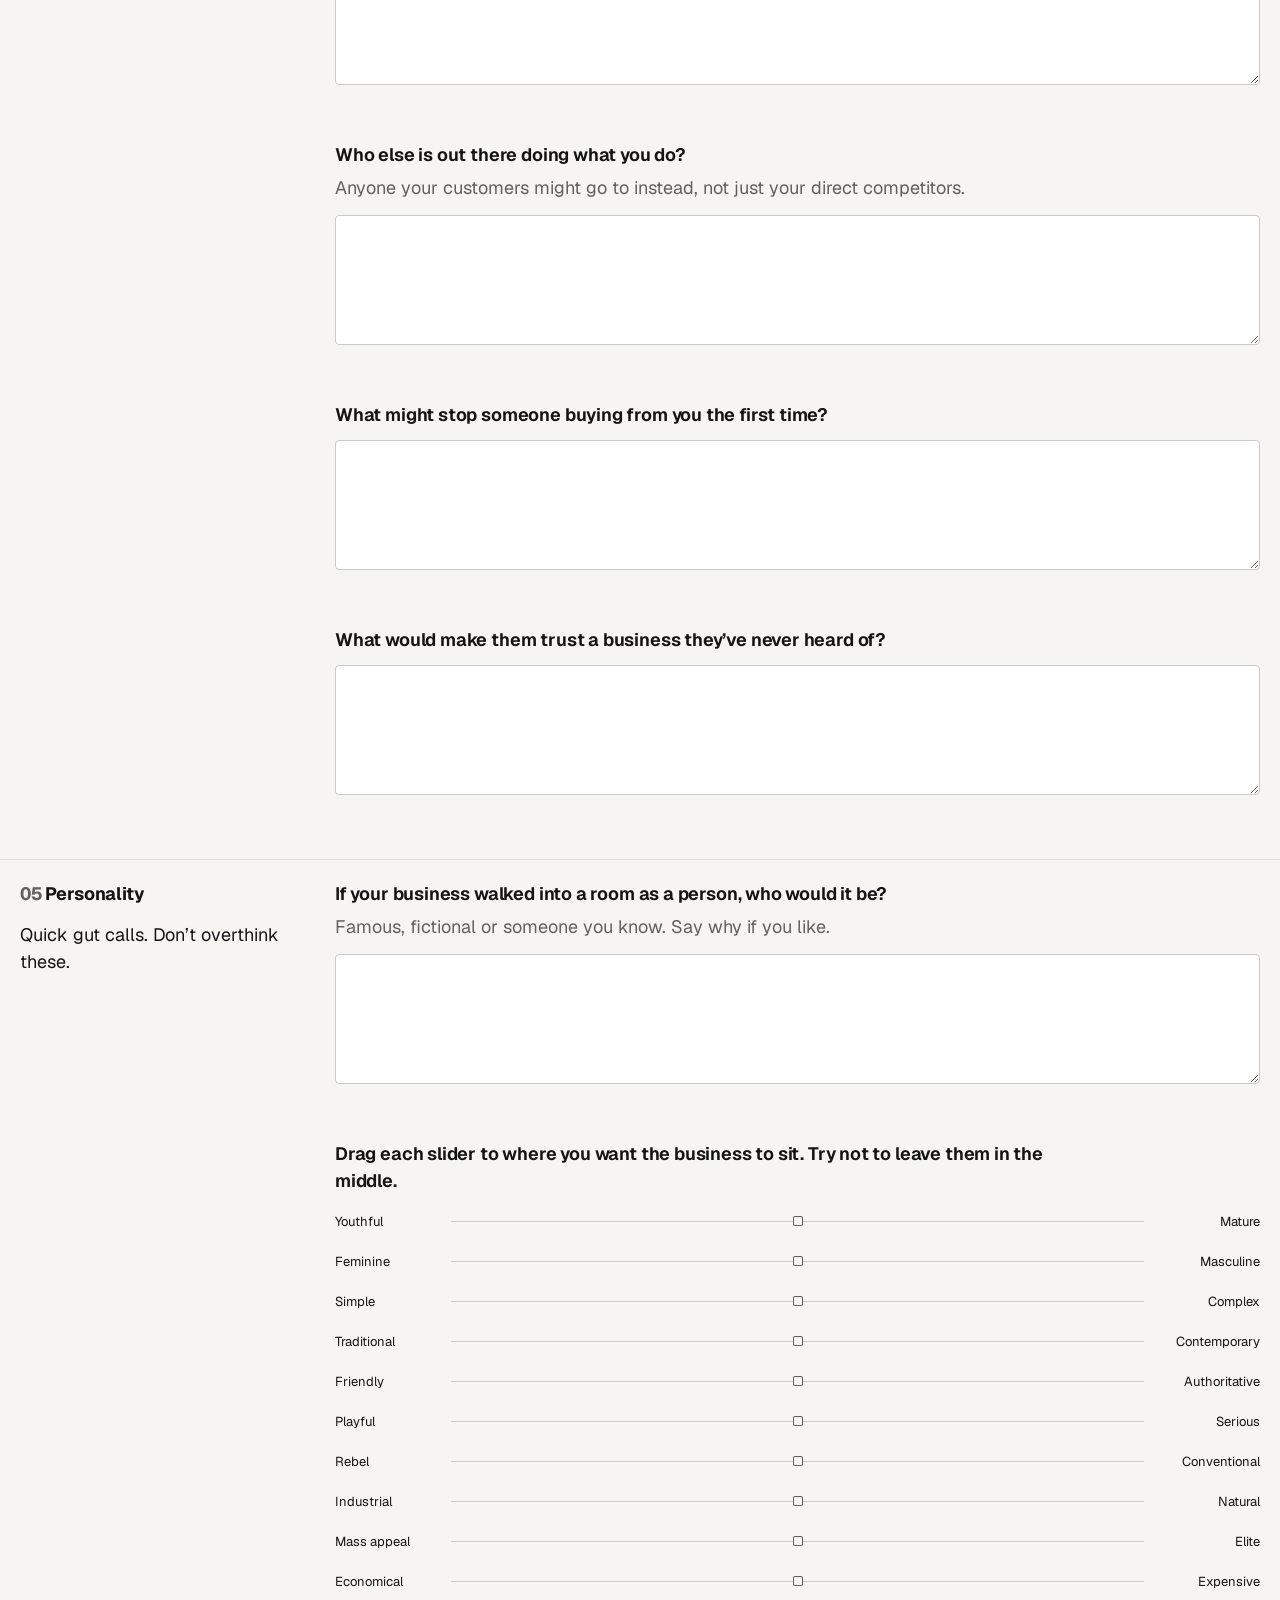
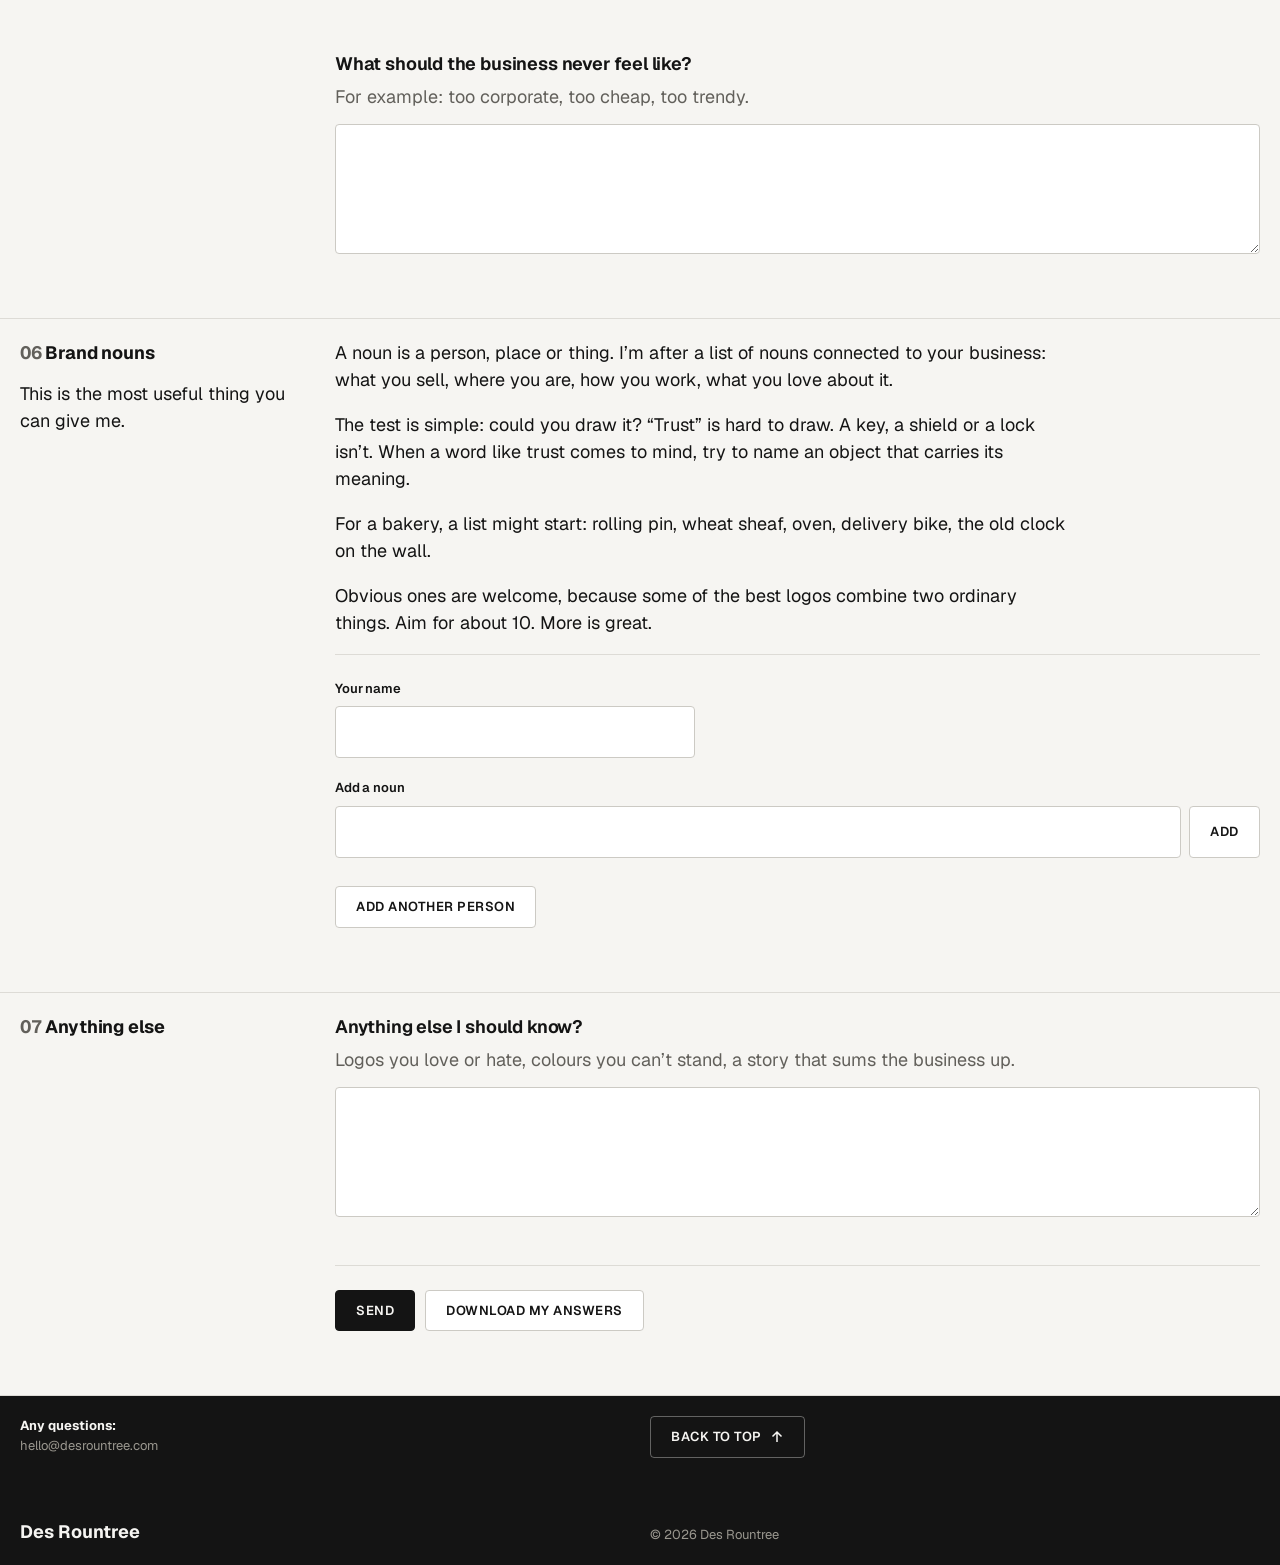
==== commit 773967c0: "Answers in the guidelines' own style (gauntlet, 3 blind rounds) Answers as the sidebar's active row " ====
--- a/index.html
+++ b/index.html
@@ -21,7 +21,7 @@
 <section class="row q-chapter" id="anything-else"><div class="wrap grid"><div class="row__text"><h2><span class="q-chapter__num">07</span> Anything else</h2></div><div class="row__block q-steps"><div class="q-step" data-step tabindex="-1"><div class="q-field"><label class="q-label" for="q-anything-else">Anything else I should know?</label><p class="q-hint" id="q-anything-else-hint">Logos you love or hate, colours you can’t stand, a story that sums the business up.</p><textarea id="q-anything-else" name="anything-else" rows="4" aria-describedby="q-anything-else-hint"></textarea></div><div class="q-send"><div class="q-send__buttons"><button type="button" class="btn btn--solid" data-send>Send</button><button type="button" class="btn" data-download>Download my answers</button></div><p class="q-status" role="status" aria-live="polite"></p><p class="q-contact">Any questions: <a href="mailto:hello@desrountree.com">hello@desrountree.com</a></p></div></div></div></div></section>
 </form>
 <section class="row q-thanks" id="q-thanks" hidden><div class="wrap grid"><div class="row__block q-steps"><p class="q-thanks__text">Thanks, that’s with me now. I’ll be in touch.</p></div></div></section>
-<nav class="q-stepper" aria-label="Questions"><button type="button" class="btn" data-back>Back</button><span class="q-stepper__mid"><span class="q-stepper__count" aria-live="polite"></span><span class="q-saved"></span></span><button type="button" class="btn btn--solid" data-next>Next</button></nav>
+<nav class="q-stepper" aria-label="Questions"><button type="button" class="btn" data-back><svg viewBox="0 0 18 18" fill="none" stroke="currentColor" stroke-width="1.5" aria-hidden="true"><path d="M3 9h12M10 4l5 5-5 5"/></svg>Back</button><span class="q-stepper__mid"><span class="q-stepper__count" aria-live="polite"></span><span class="q-saved"></span></span><button type="button" class="btn btn--solid" data-next>Next<svg viewBox="0 0 18 18" fill="none" stroke="currentColor" stroke-width="1.5" aria-hidden="true"><path d="M3 9h12M10 4l5 5-5 5"/></svg></button></nav>
 <footer class="footer"><div class="wrap"><div class="footer__row"><div class="footer__contact"><div><h3>Any questions:</h3><a href="mailto:hello@desrountree.com">hello@desrountree.com</a></div></div><a class="btn btn--dark footer__back" href="#page-header">Back to top<svg viewBox="0 0 14 14" fill="none" stroke="currentColor" stroke-width="1.5" aria-hidden="true"><path d="M7 12V2M2.5 6.5L7 2l4.5 4.5"/></svg></a></div><div class="footer__row"><div class="footer__logo"><span class="logo-text">Des Rountree</span></div><p class="footer__rights">© 2026 Des Rountree</p></div></div></footer>
 </main>
 <script type="application/json" id="q-data">{"mode": "client", "heading": "Questionnaire answers", "file": "questionnaire-answers", "subject": "Questionnaire answers", "send": {"endpoint": "https://api.web3forms.com/submit", "fields": {"access_key": "7a943095-b87e-4034-aff5-a82986df2233", "from_name": "Questionnaire"}, "subject_field": "subject"}, "nudge_words": ["trust", "quality", "value", "heritage", "luxury", "honest", "premium", "classic", "modern"], "strings": {"send": "Send", "download": "Download my answers", "meeting_download": "Download answers", "sending": "Sending...", "thanks": "Thanks, that’s with me now. I’ll be in touch.", "failed": "That didn’t go through. Download your answers and email them to hello@desrountree.com instead.", "sent_before": "Sent. Change anything and send it again if you like.", "downloaded": "Downloaded as {file}.", "saved": "Saved", "next": "Next", "back": "Back", "step": "{n} of {total}", "your_name": "Your name", "extra_name": "Name", "add_noun": "Add a noun", "add": "Add", "another": "Add another person", "remove_person": "Remove this person", "remove_confirm": "Remove {name} and their list?", "duplicate": "“{word}” is already on the list.", "remove_noun": "Remove {noun}", "count_one": "1 noun", "count": "{n} nouns", "nudge": "“{word}” is hard to draw. Keep it, and add an object that says it to you.", "no_answer": "(no answer)", "not_set": "not set", "slider_key": "0 is the left word, 100 the right word"}, "cross": "<svg viewBox=\"0 0 12 12\" fill=\"none\" stroke=\"currentColor\" stroke-width=\"1.5\" aria-hidden=\"true\"><path d=\"M3 3l6 6M9 3L3 9\"/><\/svg>", "chapters": [{"n": 1, "title": "Before we start", "questions": []}, {"n": 2, "title": "The business", "questions": [{"id": "start", "type": "long", "label": "How did the business start?", "options": [], "other": "", "pairs": []}, {"id": "future", "type": "long", "label": "Where would you like it to be in a few years?", "options": [], "other": "", "pairs": []}, {"id": "changing", "type": "long", "label": "What’s changing at the moment, and why now?", "options": [], "other": "", "pairs": []}, {"id": "new-look", "type": "long", "label": "What will the new look let you do that you can’t do now?", "options": [], "other": "", "pairs": []}, {"id": "name", "type": "short", "label": "What’s the business called now?", "options": [], "other": "", "pairs": []}, {"id": "replace", "type": "chips", "label": "Will the new logo replace the current one, or sit beside it?", "options": ["Replace it", "Sit beside it", "Not sure yet", "It’s a new business"], "other": "", "pairs": []}, {"id": "when", "type": "short", "label": "When do you open or launch, or when do you need this by?", "options": [], "other": "", "pairs": []}, {"id": "where", "type": "ticks", "label": "Where will people see the logo first? Tick all that apply.", "options": ["Sign out front", "Window", "Packaging or bags", "Uniforms", "Vehicle", "Website", "Social media"], "other": "Something else", "pairs": []}]}, {"n": 3, "title": "The people", "questions": [{"id": "say", "type": "long", "label": "Who gets a say on the logo?", "options": [], "other": "", "pairs": []}, {"id": "final-call", "type": "short", "label": "Who makes the final call?", "options": [], "other": "", "pairs": []}, {"id": "worked", "type": "long", "label": "How will we know the new look has worked? Name one thing.", "options": [], "other": "", "pairs": []}]}, {"n": 4, "title": "The market", "questions": [{"id": "customers", "type": "long", "label": "Who are your customers?", "options": [], "other": "", "pairs": []}, {"id": "others", "type": "long", "label": "Who else is out there doing what you do?", "options": [], "other": "", "pairs": []}, {"id": "stop", "type": "long", "label": "What might stop someone buying from you the first time?", "options": [], "other": "", "pairs": []}, {"id": "trust", "type": "long", "label": "What would make them trust a business they’ve never heard of?", "options": [], "other": "", "pairs": []}]}, {"n": 5, "title": "Personality", "questions": [{"id": "person", "type": "long", "label": "If your business walked into a room as a person, who would it be?", "options": [], "other": "", "pairs": []}, {"id": "sliders", "type": "sliders", "label": "Drag each slider to where you want the business to sit. Try not to leave them in the middle.", "options": [], "other": "", "pairs": [["Youthful", "Mature"], ["Feminine", "Masculine"], ["Simple", "Complex"], ["Traditional", "Contemporary"], ["Friendly", "Authoritative"], ["Playful", "Serious"], ["Rebel", "Conventional"], ["Industrial", "Natural"], ["Mass appeal", "Elite"], ["Economical", "Expensive"]]}, {"id": "never", "type": "long", "label": "What should the business never feel like?", "options": [], "other": "", "pairs": []}]}, {"n": 6, "title": "Brand nouns", "questions": [{"id": "nouns", "type": "nouns", "label": "Brand nouns", "options": [], "other": "", "pairs": []}]}, {"n": 7, "title": "Anything else", "questions": [{"id": "anything-else", "type": "long", "label": "Anything else I should know?", "options": [], "other": "", "pairs": []}]}]}</script>
--- a/css/guidelines.css
+++ b/css/guidelines.css
@@ -278,7 +278,7 @@
 .footer__row { display: grid; grid-template-columns: 1fr 1fr; gap: var(--row-gap); align-items: start; }
 .footer__contact { display: grid; gap: 14px; font-size: var(--fs-chrome); line-height: 1.5; }
 .footer__contact h3 { font-size: var(--fs-chrome); font-weight: 700; }
-.footer__contact a, .footer__contact p { color: var(--c-footer-muted); text-decoration: none; }
+.footer__contact a, .footer__contact p { color: var(--c-footer-muted); text-decoration: none; overflow-wrap: anywhere; }  /* a long email wraps rather than pushing Back to top off a phone */
 .footer__contact a:hover { color: var(--c-footer-text); }
 .footer__logo { color: var(--c-footer-text); }
 .footer__logo img, .footer__logo svg { height: 35px; width: auto; max-width: 200px; object-fit: contain; object-position: left center; }
--- a/css/questionnaire.css
+++ b/css/questionnaire.css
@@ -16,7 +16,10 @@
 .q-chapter__num { color: var(--c-muted); font-variant-numeric: tabular-nums; }
 .q-intro { margin-top: .6em; }
 .q-chapter .grid { padding-bottom: 64px; }
-.q-steps { display: grid; gap: 56px; max-width: 760px; }
+.q-steps { display: grid; gap: 56px; }
+/* every block takes the full tracks, as the reference's blocks do; only running text keeps a measure: its 80%, like the intro's */
+@media screen and (min-width: 810px) { .q-text, .q-bullets, .q-label, .q-hint { max-width: 80%; } }
+.q-page .q-step:focus, .q-page .q-step:focus-visible { outline: none; }   /* Next moves focus to the screen, not a frame round it */
 .q-step { min-width: 0; outline: none; }
 .q-text + .q-text, .q-text + .q-bullets, .q-bullets + .q-text, .q-text + .q-field { margin-top: 1em; }
 .q-bullets { list-style: disc; padding-left: 1.2em; }
@@ -41,29 +44,27 @@
 .qform textarea:hover, .qform input[type="text"]:hover { border-color: var(--c-muted); }
 .qform textarea:focus, .qform input[type="text"]:focus { border-color: var(--c-ink); outline: none; }
 .q-page :focus-visible { outline: 2px solid var(--c-ink); outline-offset: 2px; }
-.qform textarea:focus-visible, .qform input[type="text"]:focus-visible { outline: 1px solid var(--c-ink); outline-offset: 0; }
+.qform textarea:focus-visible, .qform input[type="text"]:focus-visible { outline: none; }   /* the ink border alone: the site draws no 2px line */
 
-/* ---- Chips: pick one (radio) or tick any (checkbox) ------------------------- */
-.q-chips { display: flex; flex-wrap: wrap; gap: 8px; }
-.q-chip { position: relative; display: inline-flex; }
+/* ---- Answers: the sidebar's active row on the reference's two-column list grid (gauntlet, 26 Sep) ---------
+   Labels in the menu's own dark regular weight; a pick gets the menu's hairline box, white surface and bold. No fill.
+   Tick-all answers carry the tone slider's square marker (hollow, then filled), so one-versus-many shows at a glance. */
+.q-chips { display: grid; grid-template-columns: repeat(2, minmax(0, 1fr)); gap: 4px var(--row-gap); }
+.q-chip { position: relative; display: flex; margin-left: -12px; min-width: 0; }   /* label text lines up with the column, the box sits outside it, as in the menu */
 .q-chip input { position: absolute; inset: 0; width: 100%; height: 100%; margin: 0; opacity: 0; cursor: pointer; }
 .q-chip span {
-  display: inline-flex; align-items: center; min-height: 44px; padding: 10px 18px;
-  background: var(--c-surface); border: 1px solid var(--c-panel-border); border-radius: var(--radius-button);
-  font-size: max(var(--fs-chrome), 15px); line-height: 1.2;
-  transition: border-color .15s, background .15s, color .15s;
+  display: flex; align-items: center; width: 100%; min-height: 34px; padding: 8px 12px;
+  border: 1px solid transparent; border-radius: var(--radius-button);
+  font-size: var(--fs-chrome); line-height: 1.2; color: var(--c-ink);
 }
-@media (hover: hover) { .q-chip:hover span { border-color: var(--c-ink); } }
-.q-chip input:checked + span { background: var(--c-ink); color: var(--c-ground); border-color: var(--c-ink); }
+@media (hover: hover) { .q-chip:hover span { text-decoration: underline; text-underline-offset: 3px; } }
+.q-chips--ticks .q-chip span::before {   /* the slider's marker: 10px, 2px corner; hollow until ticked */
+  content: ""; flex: none; width: 10px; height: 10px; margin-right: 10px; border-radius: 2px;
+  background: var(--c-ground); box-shadow: inset 0 0 0 1px var(--c-muted);
+}
+.q-chips--ticks .q-chip input:checked + span::before { background: var(--c-accent); box-shadow: none; }
+.q-chip input:checked + span { border-color: var(--c-panel-border); background: var(--c-surface); color: var(--c-ink); font-weight: 600; text-decoration: none; }
 .q-chip input:focus-visible + span { outline: 2px solid var(--c-ink); outline-offset: 2px; }
-.q-chips--ticks .q-chip span::before {
-  content: ""; width: 12px; height: 12px; margin-right: 10px; flex: none;
-  border: 1px solid currentColor; border-radius: 2px;
-}
-.q-chips--ticks .q-chip input:checked + span::before {
-  background: currentColor;
-  box-shadow: inset 0 0 0 2px var(--c-ink);
-}
 .qform textarea.q-other { margin-top: 12px; min-height: 3em; }
 
 /* ---- Sliders: the Tone of Voice sliders, now draggable ---------------------- */
@@ -87,11 +88,11 @@
 .q-nounlist { display: flex; flex-wrap: wrap; gap: 8px; margin-bottom: 10px; }
 .q-nounlist:empty { display: none; }
 .q-noun {
-  display: inline-flex; align-items: center; gap: 2px; min-height: 44px; padding: 4px 4px 4px 16px;
+  display: inline-flex; align-items: center; gap: 2px; padding: 2px 2px 2px 16px;   /* the button's height */
   background: var(--c-surface); border: 1px solid var(--c-panel-border); border-radius: var(--radius-button);
   font-size: max(var(--fs-chrome), 15px); line-height: 1.2;
 }
-.q-noun.is-nudged { border-style: dashed; border-color: var(--c-muted); }
+.q-noun.is-nudged { color: var(--c-muted); }   /* hard to draw: the label greys, the note below says why */
 .q-noun__remove { position: relative; width: 36px; height: 36px; display: inline-flex; align-items: center; justify-content: center; border-radius: 2px; color: var(--c-muted); }
 .q-noun__remove::after { content: ""; position: absolute; inset: -4px; }   /* a 44px target */
 @media (hover: hover) { .q-noun__remove:hover { color: var(--c-ink); background: var(--c-ground); } }
@@ -99,7 +100,7 @@
 .q-count { margin-bottom: 16px; font-size: var(--fs-chrome); color: var(--c-muted); }
 .q-count:empty { display: none; }
 .q-nudge { margin-bottom: 16px; padding: 12px 14px; background: var(--c-surface); border: 1px solid var(--c-rule); }   /* the guidelines card look */
-.q-link { font-size: var(--fs-chrome); color: var(--c-muted); text-decoration: underline; text-underline-offset: 3px; padding: 12px 0; }
+.q-link { font-size: var(--fs-chrome); color: var(--c-muted); text-decoration: none; padding: 12px 0; }   /* grey, never underlined, as the sidebar's section links */
 @media (hover: hover) { .q-link:hover { color: var(--c-ink); } }
 .q-person__remove { margin-top: 10px; }
 .q-another { margin-top: 28px; }
@@ -113,7 +114,8 @@
 .q-status { margin-top: 14px; }
 .q-status:empty { display: none; }
 .q-contact { margin-top: 18px; font-size: var(--fs-chrome); color: var(--c-muted); }
-.q-contact a { color: var(--c-ink); }
+.q-contact a { color: var(--c-ink); text-decoration: none; }
+body:not(.is-stepped) .q-contact { display: none; }   /* the footer says it just below; the phone's last screen has no footer, so it stays there */
 .q-saved { font-size: var(--fs-chrome); color: var(--c-muted); }
 .q-saved:empty { display: none; }
 .q-thanks .grid { padding-top: 48px; padding-bottom: 160px; }
@@ -123,6 +125,9 @@
 /* ---- Phone: one question per screen ------------------------------------------ */
 .q-stepper { display: none; }
 @media screen and (max-width: 809.98px) {
+  .q-chips { grid-template-columns: 1fr; }                  /* one answer a line, as the phone menu is */
+  .q-chip { margin-left: 0; }                               /* the box starts on the fields' edge */
+  .q-chip span { min-height: 44px; }
   .q-range, .q-range__pad { top: -22px; height: 44px; }   /* a finger-sized target around the line */
   .q-steps { gap: 48px; }
   .q-chapter .grid { padding-bottom: 48px; }
@@ -141,6 +146,7 @@
   background: var(--c-ground); border-top: 1px solid var(--c-rule);
 }
 body.is-stepped .q-stepper .btn { min-width: 96px; justify-content: center; }
+.q-stepper [data-back] svg { transform: rotate(180deg); }   /* as the previous link turns it */
 .q-stepper .btn[hidden] { display: inline-flex !important; visibility: hidden; }   /* keeps the count centred on the first and last screens */
 /* the screen carries on below the bar: fade into it, so the cut reads as "more", not "the end" */
 body.is-stepped.has-more .q-stepper::before {
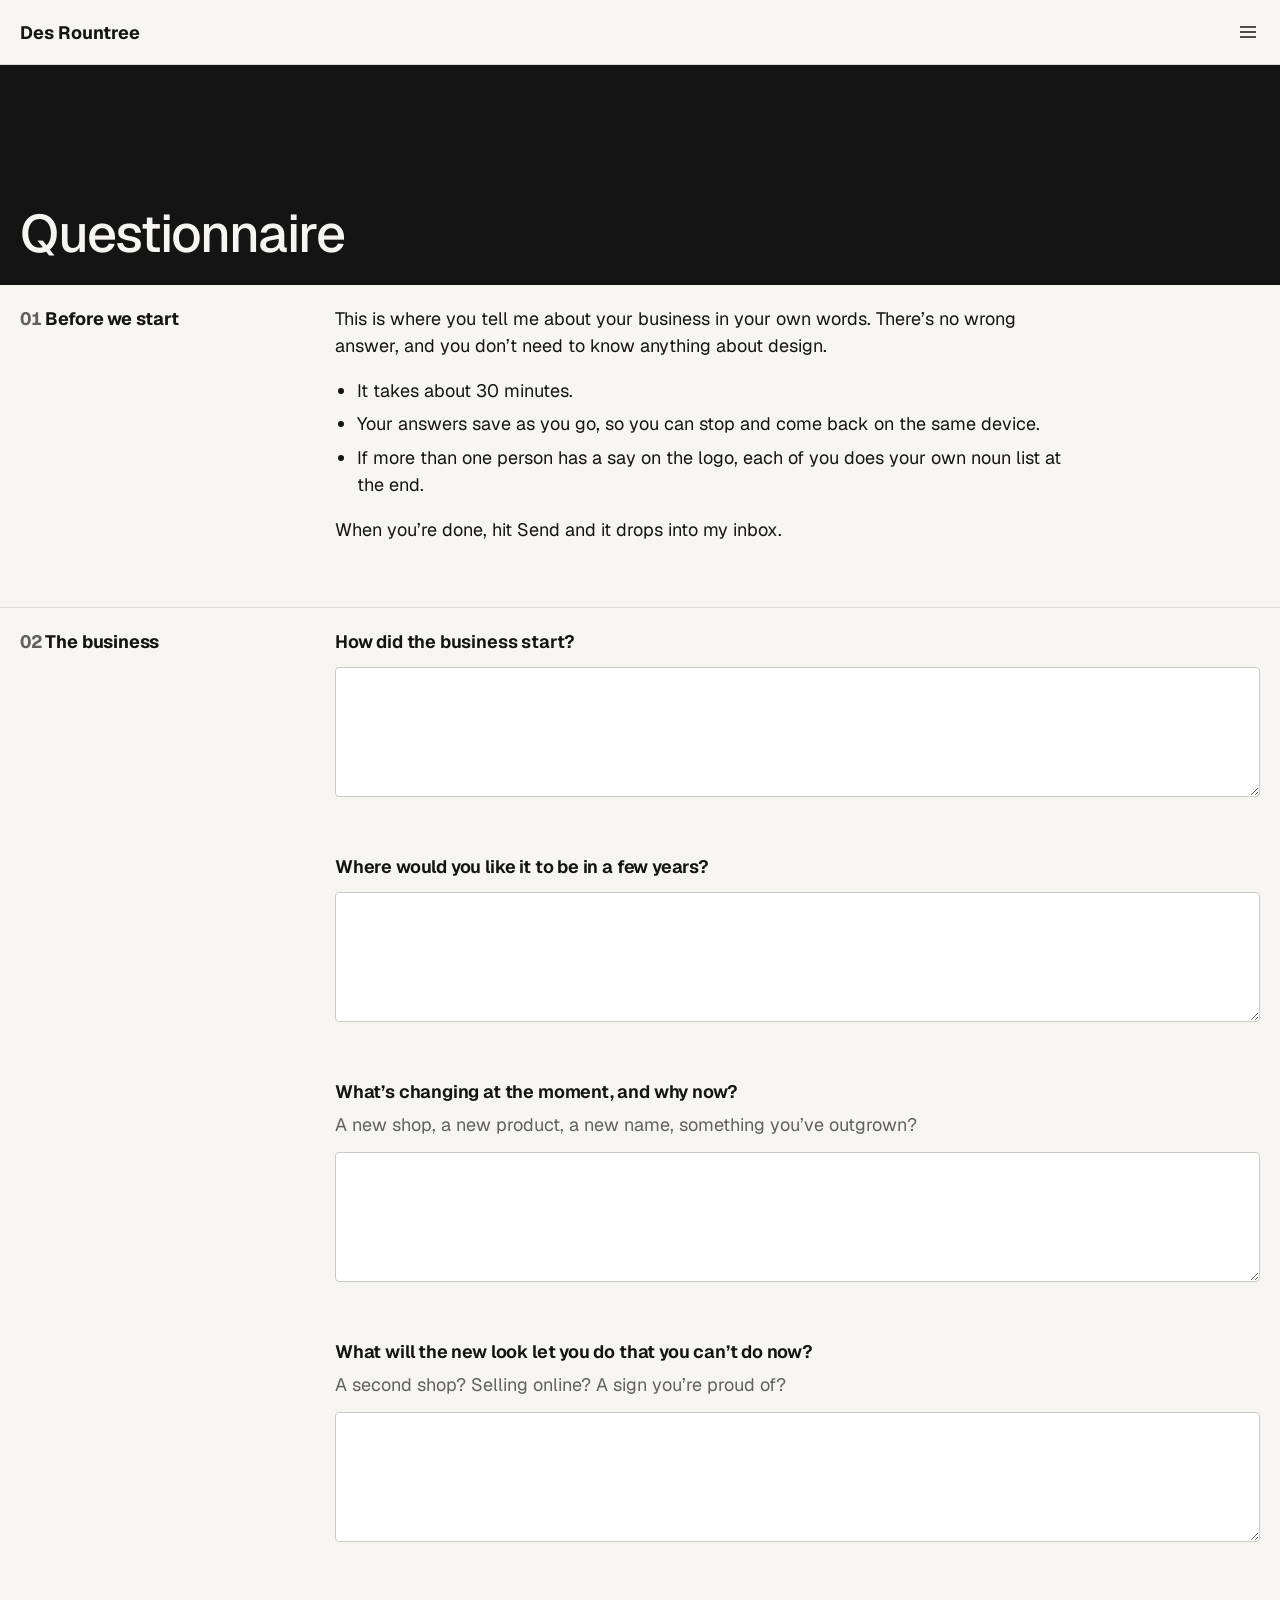
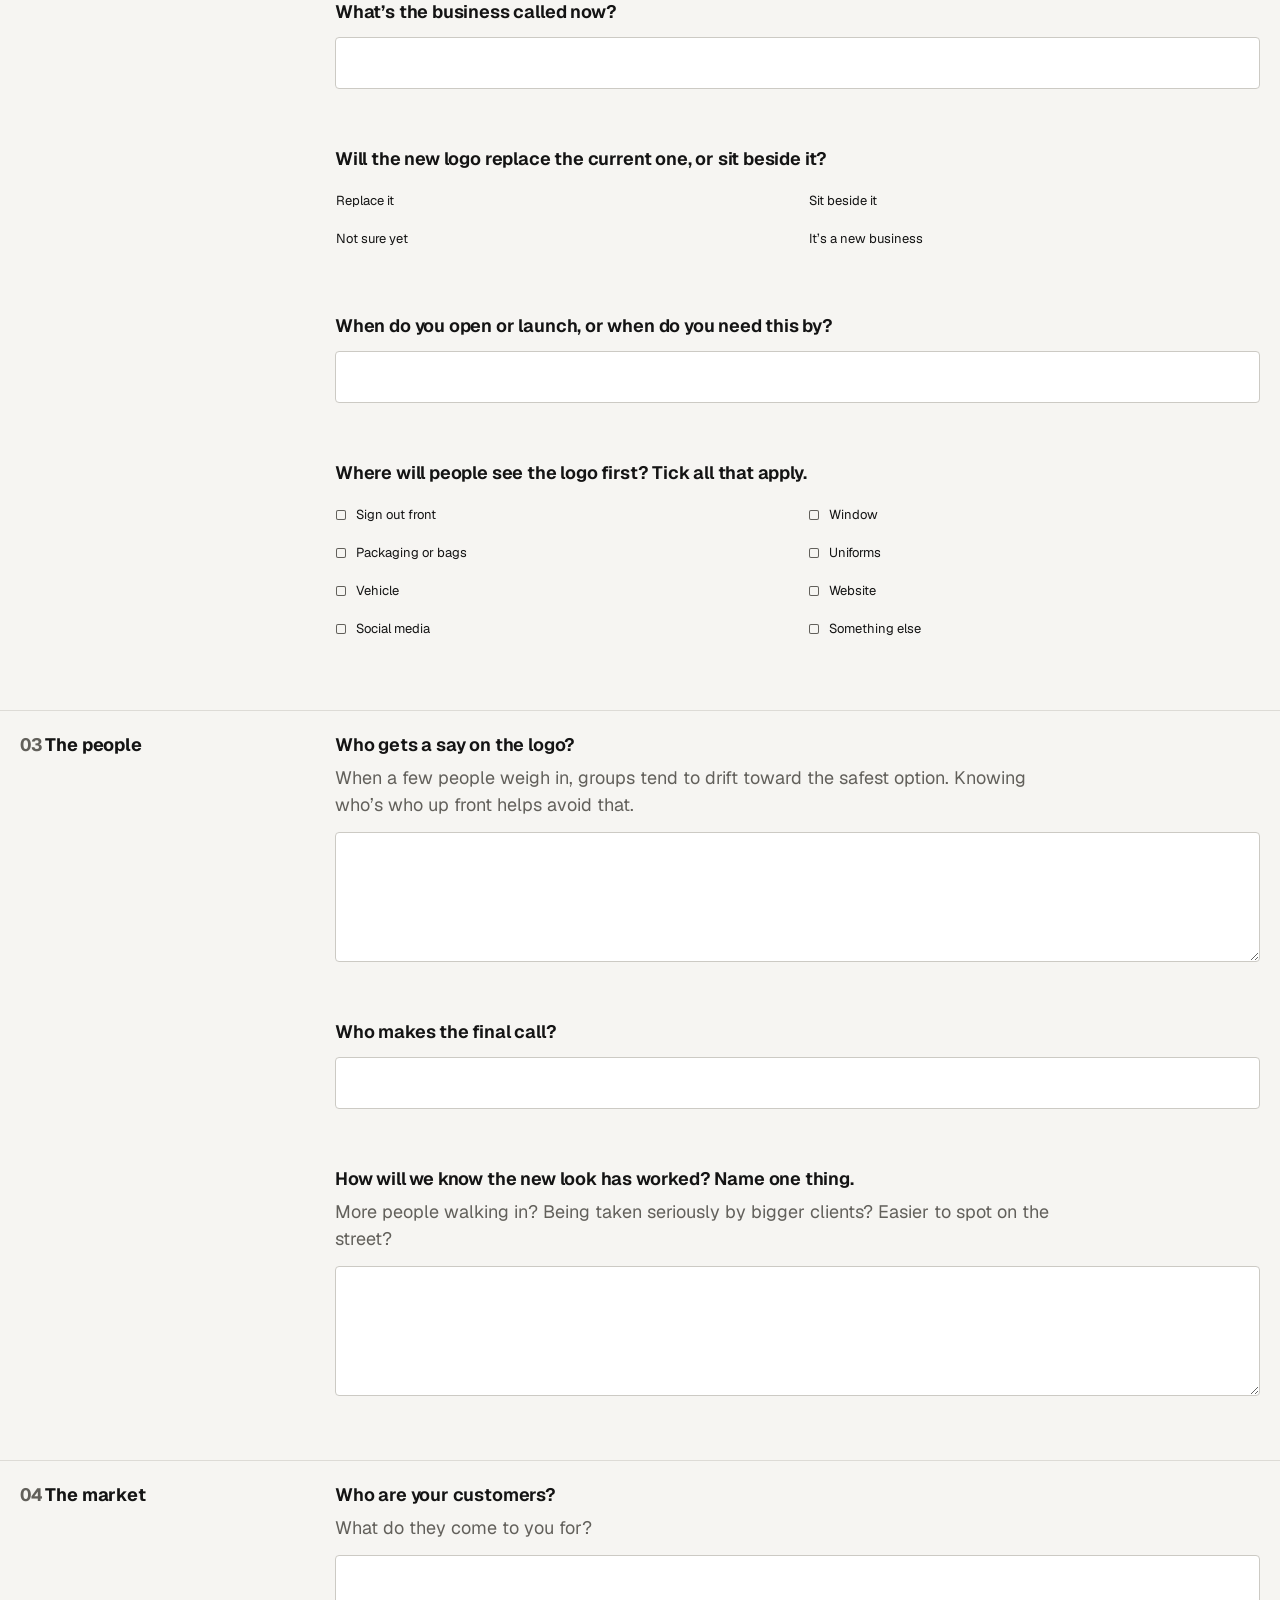
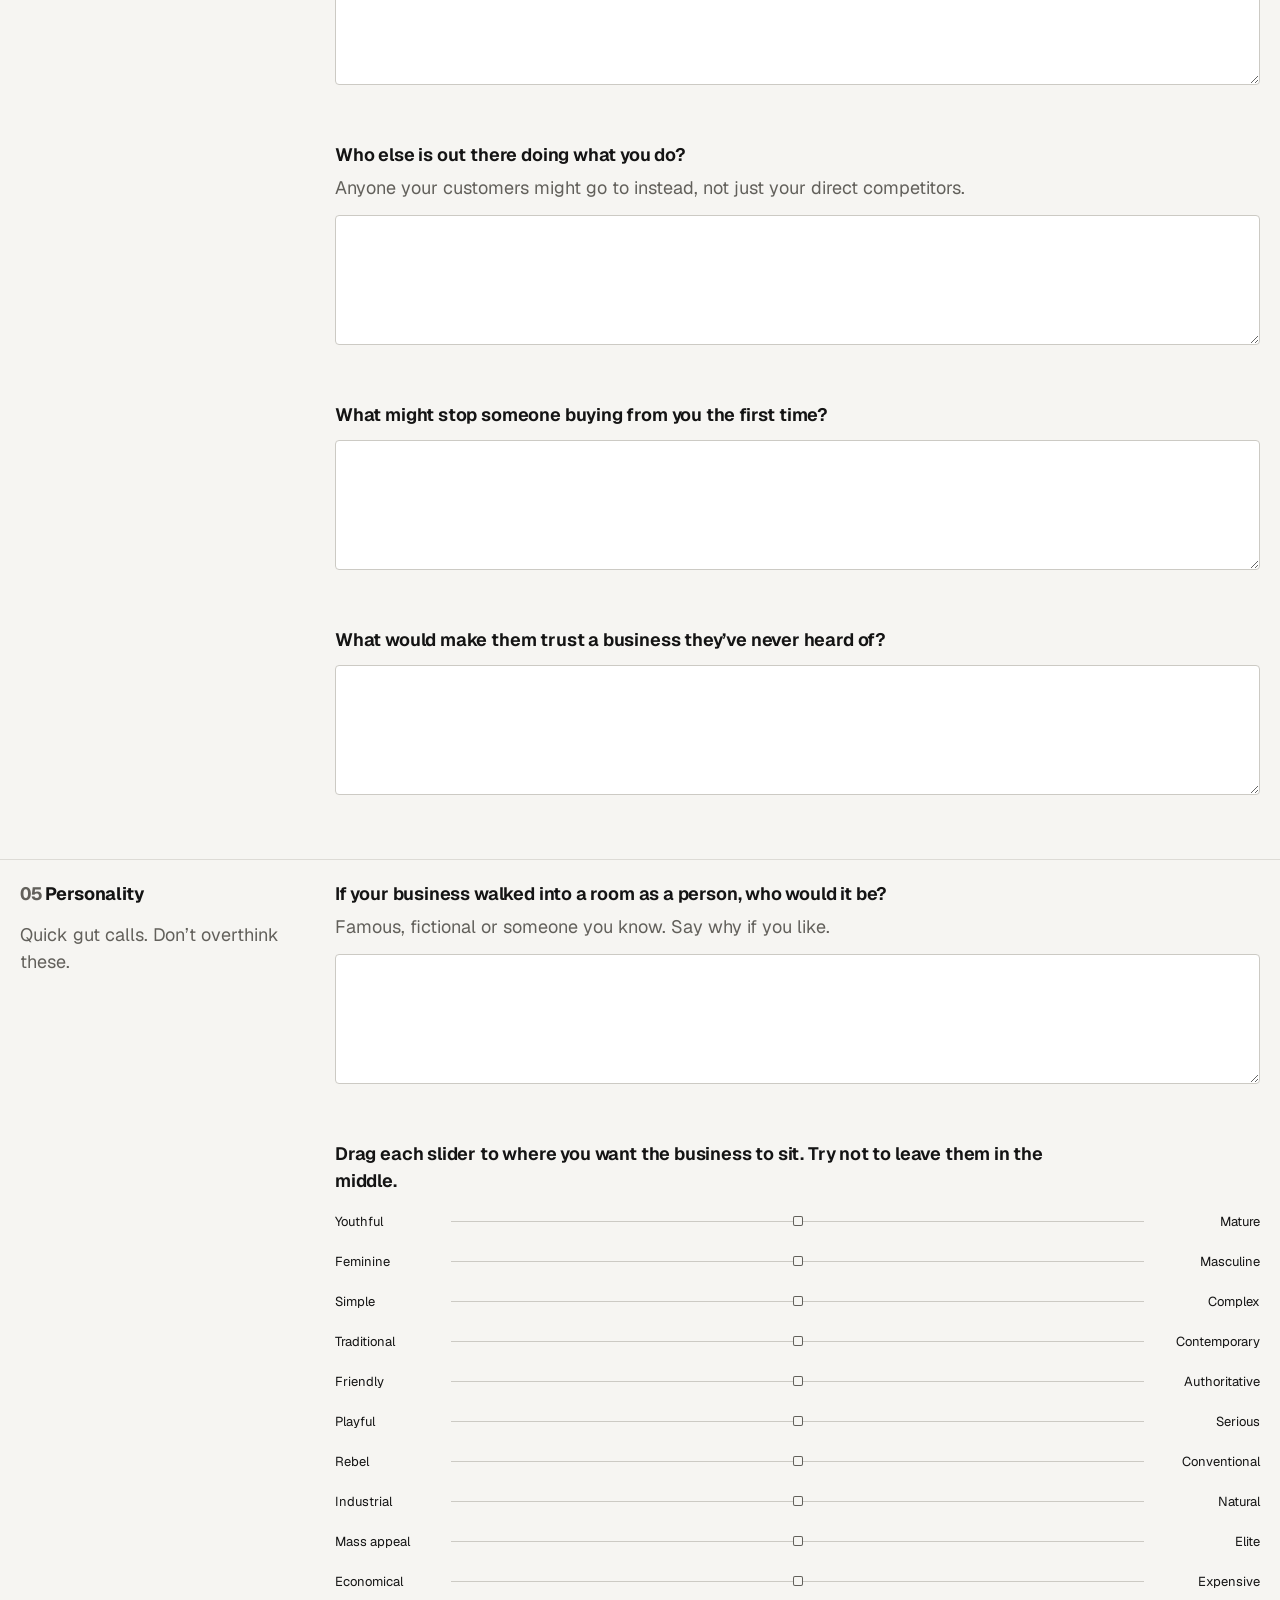
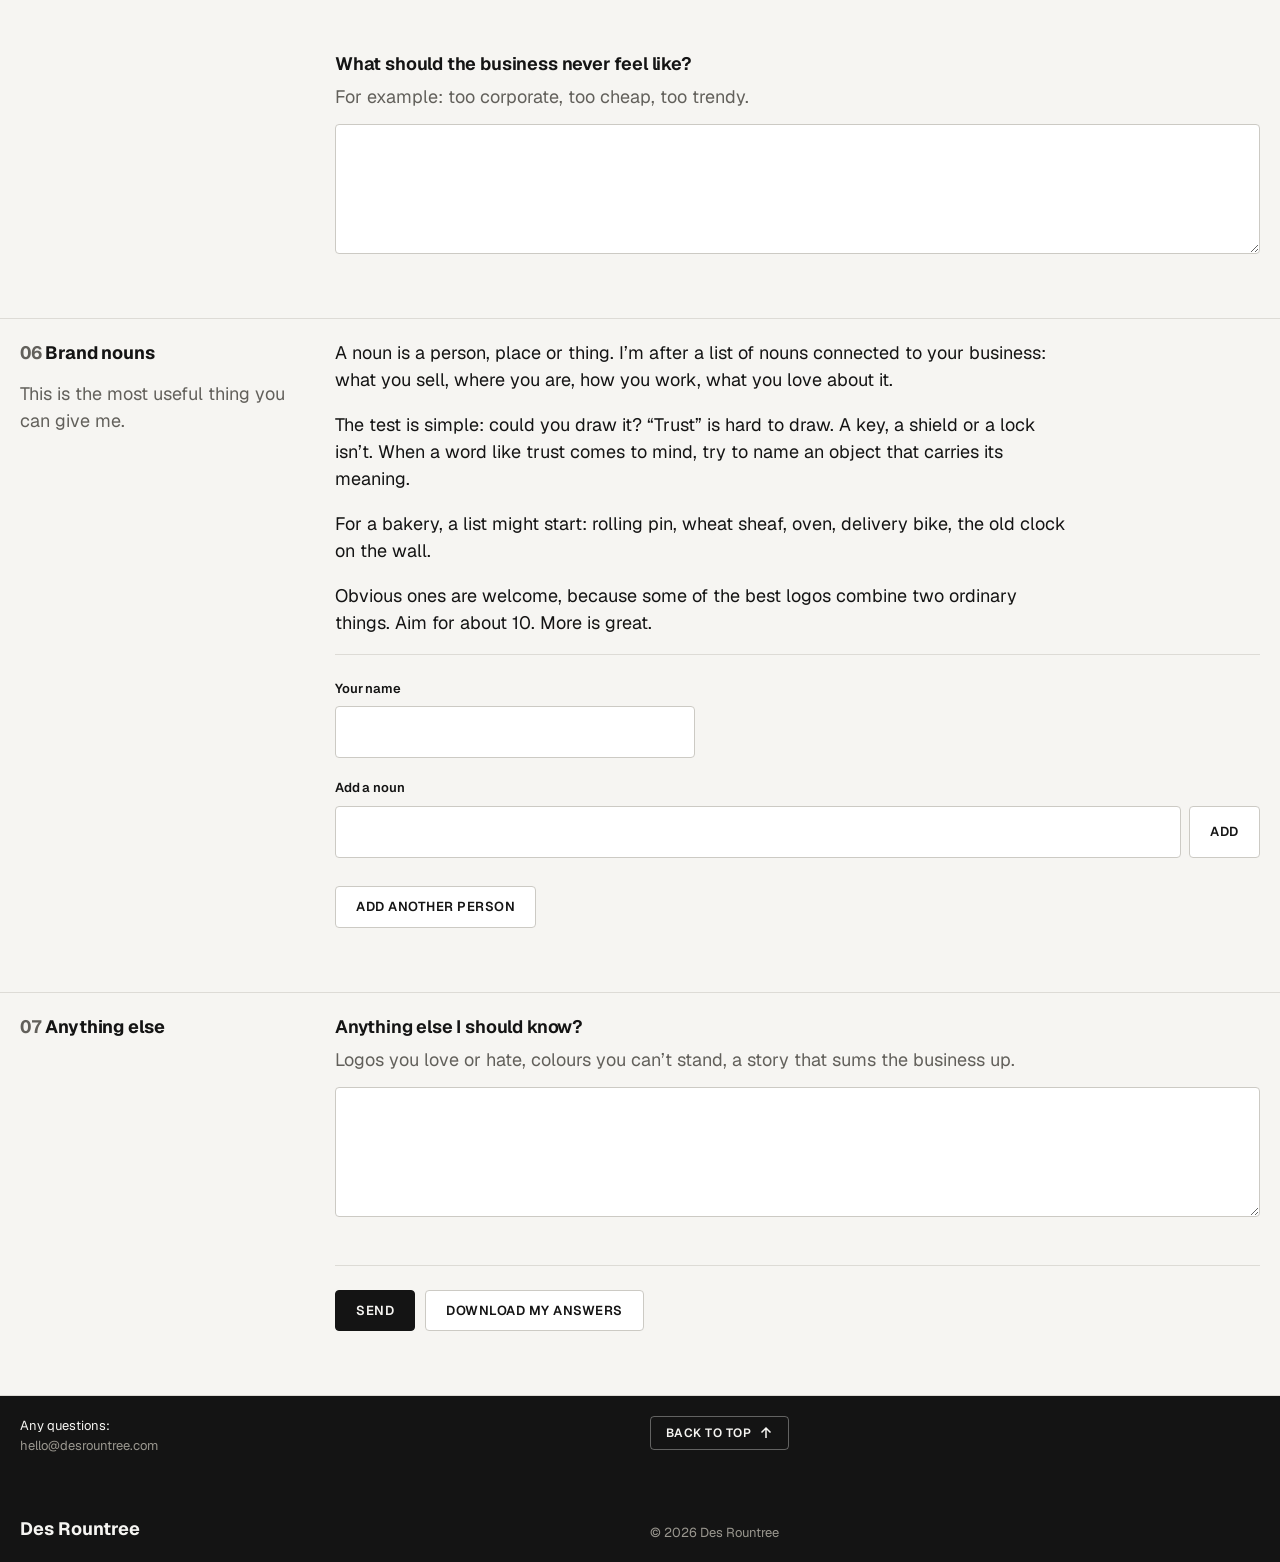
==== commit 22f97c91: "Header ends on the rule under the title, as the guidelines' chapter pages; Saved sits on the title l" ====
--- a/index.html
+++ b/index.html
@@ -10,7 +10,30 @@
 <body class="q-page q-page--client">
 <aside class="sidebar" id="sidebar"><div class="topbar"><a class="sidebar__logo" href="#page-header"><span class="logo-text">Des Rountree</span></a><button class="menu-toggle" aria-expanded="false" aria-controls="sidebar-panel" aria-label="Menu"><svg class="icon-open" viewBox="0 0 22 22" fill="none" stroke="currentColor" stroke-width="1.6" aria-hidden="true"><path d="M3 6h16M3 11h16M3 16h16"/></svg><svg class="icon-close" viewBox="0 0 22 22" fill="none" stroke="currentColor" stroke-width="1.6" aria-hidden="true"><path d="M5 5l12 12M17 5L5 17"/></svg></button></div><div class="sidebar__panel" id="sidebar-panel"><div class="docmeta"><p class="docmeta__title">Questionnaire</p><p class="q-saved" aria-live="polite"></p></div><nav class="nav" aria-label="Chapters"><ul><li class="nav__item is-active is-expanded"><div class="nav__head"><a class="nav__row" href="#page-header" aria-current="page"><span class="nav__num">01</span><span class="nav__sep">/</span><span class="nav__label">Questionnaire</span></a><button class="nav__chev" aria-expanded="true" aria-label="Show chapters"><svg viewBox="0 0 12 12" fill="none" stroke="currentColor" stroke-width="1.5" aria-hidden="true"><path d="M2 4.5l4 4 4-4"/></svg></button></div><ul class="nav__sub"><li><a href="#before-we-start">Before we start</a></li><li><a href="#the-business">The business</a></li><li><a href="#the-people">The people</a></li><li><a href="#the-market">The market</a></li><li><a href="#personality">Personality</a></li><li><a href="#brand-nouns">Brand nouns</a></li><li><a href="#anything-else">Anything else</a></li></ul></li></ul></nav></div></aside>
 <main class="content" id="main">
-<header class="page-header" id="page-header"><div class="wrap"><h1>Questionnaire</h1></div></header>
+<script>/* chapter-header.js: desktop, every page but the first. The coloured header ends exactly on the rule under the
+   document details (Brand Guidelines, Last updated, Version), Des, 30 Sep 2026. That rule moves with the logo, the
+   title lines and the type scale, so it is measured, not fixed. build.py, logofiles.py and questionnaire.py write this in just above
+   the header, so it runs before the header is first painted. It sets --header-h on <main>, which the header reads.
+   Without JavaScript, and on tablet and phone, the header keeps the value in tokens.css. The first page's header
+   ends on the menu's rule instead (home-header.js). */
+(function () {
+  var main = document.getElementById('main');
+  var sidebar = document.getElementById('sidebar');
+  var meta = sidebar && sidebar.querySelector('.docmeta');
+  if (!main || !meta || !window.matchMedia) return;
+  var desktop = window.matchMedia('(min-width: 1400px)');
+  function fit() {
+    if (!desktop.matches) { main.style.removeProperty('--header-h'); return; }
+    var rule = meta.getBoundingClientRect().bottom - sidebar.getBoundingClientRect().top + sidebar.scrollTop;
+    var top = main.getBoundingClientRect().top + window.pageYOffset;   // the header is the first thing in <main>
+    main.style.setProperty('--header-h', (rule - top) + 'px');
+  }
+  fit();
+  if (desktop.addEventListener) desktop.addEventListener('change', fit); else if (desktop.addListener) desktop.addListener(fit);
+  if (document.fonts && document.fonts.addEventListener) document.fonts.addEventListener('loadingdone', fit);
+  if (document.fonts && document.fonts.ready) document.fonts.ready.then(fit);
+  window.addEventListener('load', fit);
+})();</script><header class="page-header" id="page-header"><div class="wrap"><h1>Questionnaire</h1></div></header>
 <form class="qform" id="qform" novalidate autocomplete="off">
 <section class="row q-chapter" id="before-we-start"><div class="wrap grid"><div class="row__text"><h2><span class="q-chapter__num">01</span> Before we start</h2></div><div class="row__block q-steps"><div class="q-step" data-step tabindex="-1"><p class="q-text">This is where you tell me about your business in your own words. There’s no wrong answer, and you don’t need to know anything about design.</p><ul class="q-bullets"><li>It takes about 30 minutes.</li><li>Your answers save as you go, so you can stop and come back on the same device.</li><li>If more than one person has a say on the logo, each of you does your own noun list at the end.</li></ul><p class="q-text">When you’re done, hit Send and it drops into my inbox.</p></div></div></div></section>
 <section class="row q-chapter" id="the-business"><div class="wrap grid"><div class="row__text"><h2><span class="q-chapter__num">02</span> The business</h2></div><div class="row__block q-steps"><div class="q-step" data-step tabindex="-1"><div class="q-field"><label class="q-label" for="q-start">How did the business start?</label><textarea id="q-start" name="start" rows="4"></textarea></div></div><div class="q-step" data-step tabindex="-1"><div class="q-field"><label class="q-label" for="q-future">Where would you like it to be in a few years?</label><textarea id="q-future" name="future" rows="4"></textarea></div></div><div class="q-step" data-step tabindex="-1"><div class="q-field"><label class="q-label" for="q-changing">What’s changing at the moment, and why now?</label><p class="q-hint" id="q-changing-hint">A new shop, a new product, a new name, something you’ve outgrown?</p><textarea id="q-changing" name="changing" rows="4" aria-describedby="q-changing-hint"></textarea></div></div><div class="q-step" data-step tabindex="-1"><div class="q-field"><label class="q-label" for="q-new-look">What will the new look let you do that you can’t do now?</label><p class="q-hint" id="q-new-look-hint">A second shop? Selling online? A sign you’re proud of?</p><textarea id="q-new-look" name="new-look" rows="4" aria-describedby="q-new-look-hint"></textarea></div></div><div class="q-step" data-step tabindex="-1"><div class="q-field"><label class="q-label" for="q-name">What’s the business called now?</label><input type="text" id="q-name" name="name" enterkeyhint="next"></div></div><div class="q-step" data-step tabindex="-1"><fieldset class="q-field"><legend class="q-label">Will the new logo replace the current one, or sit beside it?</legend><div class="q-chips q-chips--chips"><label class="q-chip"><input type="radio" name="replace" value="Replace it"><span>Replace it</span></label><label class="q-chip"><input type="radio" name="replace" value="Sit beside it"><span>Sit beside it</span></label><label class="q-chip"><input type="radio" name="replace" value="Not sure yet"><span>Not sure yet</span></label><label class="q-chip"><input type="radio" name="replace" value="It’s a new business"><span>It’s a new business</span></label></div></fieldset></div><div class="q-step" data-step tabindex="-1"><div class="q-field"><label class="q-label" for="q-when">When do you open or launch, or when do you need this by?</label><input type="text" id="q-when" name="when" enterkeyhint="next"></div></div><div class="q-step" data-step tabindex="-1"><fieldset class="q-field"><legend class="q-label">Where will people see the logo first? Tick all that apply.</legend><div class="q-chips q-chips--ticks"><label class="q-chip"><input type="checkbox" name="where" value="Sign out front"><span>Sign out front</span></label><label class="q-chip"><input type="checkbox" name="where" value="Window"><span>Window</span></label><label class="q-chip"><input type="checkbox" name="where" value="Packaging or bags"><span>Packaging or bags</span></label><label class="q-chip"><input type="checkbox" name="where" value="Uniforms"><span>Uniforms</span></label><label class="q-chip"><input type="checkbox" name="where" value="Vehicle"><span>Vehicle</span></label><label class="q-chip"><input type="checkbox" name="where" value="Website"><span>Website</span></label><label class="q-chip"><input type="checkbox" name="where" value="Social media"><span>Social media</span></label><label class="q-chip"><input type="checkbox" name="where" value="Something else" data-other="q-where-other"><span>Something else</span></label></div><textarea class="q-other" id="q-where-other" name="where-other" rows="1" aria-label="Something else" hidden></textarea></fieldset></div></div></div></section>
--- a/css/tokens.css
+++ b/css/tokens.css
@@ -48,6 +48,8 @@
   --c-surface:      #FFFFFF;  /* cards, buttons */
   --c-ink:          #141414;  /* main text */
   --c-muted:        #62605B;  /* secondary text */
+  --c-title:        var(--c-ink);    /* hierarchy by tone, not weight (Des, 30 Sep; the Design Conference teardown): titles at the dark end */
+  --c-body:         var(--c-muted);  /* supporting copy at the lighter end: 6:1 on the ground, 6.4:1 on white, passes AA */
   --c-rule:         #DDDBD6;  /* hairlines between rows */
   --c-panel-border: #CCCAC4;  /* border around image panels */
   --c-panel-fill:   #E9E7E2;  /* empty image placeholder */
@@ -71,8 +73,8 @@
   --gutter: 20px;
   --row-gap: 20px;
   --row-pad-bottom: 80px;
-  --header-h: 220px;        /* coloured header on every page but the first */
-  --header-h-home: 589px;   /* taller header on the first page */
+  --header-h: 220px;        /* coloured header on every page but the first (tablet, phone, no JavaScript); on desktop js/chapter-header.js ends it on the rule under the document details */
+  --header-h-home: 589px;   /* taller header on the first page (tablet, phone, no JavaScript); on desktop js/home-header.js ends it on the menu's bottom rule */
   --panel-ratio: 1.61;
   --topbar-h: 64px;
 }
--- a/css/guidelines.css
+++ b/css/guidelines.css
@@ -69,7 +69,7 @@
 .sidebar__panel { display: flex; flex-direction: column; flex: 1; }
 .docmeta { padding: var(--gutter); display: grid; gap: 4px; border-bottom: 1px solid var(--c-rule); }
 .docmeta p { font-size: var(--fs-chrome); line-height: 1.5; color: var(--c-muted); }
-.docmeta .docmeta__title { color: var(--c-ink); font-weight: 700; }
+.docmeta .docmeta__title { color: var(--c-title); font-weight: var(--weight-regular); }
 
 .nav { padding: 12px 8px; flex: 0 0 auto; border-bottom: 1px solid var(--c-rule); }
 .nav__item { margin-bottom: 0; }
@@ -105,7 +105,7 @@
    CONTENT COLUMN
    ========================================================================== */
 .content { padding-left: var(--sidebar-w); min-height: 100vh; }
-.wrap { max-width: var(--content-max); padding: 0 var(--gutter); }
+.wrap { max-width: var(--content-max); margin-inline: auto; padding: 0 var(--gutter); }  /* centred beside the sidebar on wide screens, as the reference (Des, 30 Sep) */
 
 /* ---- Coloured page header ----------------------------------------------- */
 .page-header {
@@ -116,7 +116,7 @@
 }
 .page-header--home { height: var(--header-h-home); }
 .page-header .wrap { width: 100%; padding-bottom: var(--gutter); }
-.page-header h1 { font-size: var(--fs-hero); line-height: 1.2; font-weight: 700; letter-spacing: -0.02em; }
+.page-header h1 { font-size: var(--fs-hero); line-height: 1.2; font-weight: var(--weight-medium); letter-spacing: -0.02em; }
 
 /* ---- Rows: the 4-track grid every section sits on ------------------------ */
 .row { border-bottom: 1px solid var(--c-rule); }
@@ -129,18 +129,18 @@
 }
 .row--intro .grid { padding-bottom: var(--row-pad-bottom); }
 .row__text { grid-column: 1; display: flex; flex-direction: column; gap: 3px; min-width: 0; }
-.row__text h3 { font-size: var(--fs-body); line-height: var(--lh-body); font-weight: 700; letter-spacing: -0.01em; }
-.row__text p { color: var(--c-ink); }
+.row__text h3 { font-size: var(--fs-body); line-height: var(--lh-body); font-weight: var(--weight-regular); color: var(--c-title); letter-spacing: -0.01em; }
+.row__text p { color: var(--c-body); }
 .row__text p + p { margin-top: .75em; }
 .row__block { grid-column: 2 / span 3; min-width: 0; }
 
-.row--intro h2 { grid-column: 1; font-size: var(--fs-h2); line-height: 1.2; font-weight: 700; letter-spacing: -0.01em; }
+.row--intro h2 { grid-column: 1; font-size: var(--fs-h2); line-height: 1.2; font-weight: var(--weight-medium); letter-spacing: -0.01em; }
 .row--intro .row__block { display: flex; flex-direction: column; align-items: flex-start; gap: var(--gutter); }
-.row--intro .row__block p { max-width: 80%; text-wrap: balance; }
+.row--intro .row__block p { max-width: 80%; text-wrap: balance; color: var(--c-body); }
 
 /* Spec lists inside the text column (Grid & Layout rows) */
 .speclist { margin-top: 1em; font-family: var(--font-mono); font-size: var(--fs-chrome); line-height: 1.6; color: var(--c-muted); }
-.speclist strong { display: block; color: var(--c-ink); font-weight: 600; }
+.speclist strong { display: block; color: var(--c-title); font-weight: var(--weight-regular); }
 .speclist + .speclist { margin-top: 1em; }
 
 /* ==========================================================================
@@ -149,13 +149,16 @@
 
 /* prose: optional sub-title + paragraphs */
 .prose { max-width: 80%; }
-.prose h4 { font-size: var(--fs-body); font-weight: 700; margin-bottom: 1em; }
+.prose h4 { font-size: var(--fs-body); font-weight: var(--weight-regular); color: var(--c-title); margin-bottom: 1em; }
+.prose p { color: var(--c-body); }
 .prose p + p { margin-top: 1em; }
+.row p strong, .row p b { font-weight: var(--weight-regular); color: var(--c-title); }  /* a key phrase stands out by tone, not weight */
 
 /* two-col: named items split into two columns */
 .twocol { display: grid; grid-template-columns: 1fr 1fr; gap: var(--row-gap); }
 .twocol__col { display: grid; gap: 1.5em; align-content: start; }
-.twocol__name { font-weight: 700; display: block; }
+.twocol__name { font-weight: var(--weight-regular); color: var(--c-title); display: block; }
+.twocol p { color: var(--c-body); }
 
 /* image panel: the workhorse (aspect 1.61, hairline border) */
 .panel {
@@ -174,8 +177,8 @@
   background: var(--c-surface); border: 1px solid var(--c-rule);
   padding: var(--gutter); display: flex; flex-direction: column; align-items: flex-start; gap: 8px;
 }
-.card h3 { font-size: var(--fs-body); font-weight: 700; }
-.card p { margin-bottom: 24px; }
+.card h3 { font-size: var(--fs-body); font-weight: var(--weight-regular); color: var(--c-title); }
+.card p { margin-bottom: 24px; color: var(--c-body); }
 .card .btn { margin-top: auto; }
 
 /* tone sliders */
@@ -194,7 +197,8 @@
 .keywords { display: flex; flex-direction: column; gap: 40px; }
 .keywords > div { display: flex; gap: var(--row-gap); align-items: flex-start; }
 .keywords > div > * { flex: 1 0 0; min-width: 0; }
-.keywords__word { display: block; font-size: var(--fs-word); line-height: 1.1; font-weight: var(--weight-medium); letter-spacing: -0.02em; }
+.keywords__word { display: block; font-size: var(--fs-word); line-height: 1.1; font-weight: var(--weight-medium); color: var(--c-title); letter-spacing: -0.02em; }
+.keywords p { color: var(--c-body); }
 
 /* type specimen */
 .specimen__family { font-size: calc(64px * (1 + (var(--type-scale) - 1) * 0.5)); line-height: 1.1; font-weight: var(--weight-regular); letter-spacing: -0.02em; overflow-wrap: break-word; }
@@ -210,7 +214,7 @@
 .hierarchy__level:has(.cta-preview) { align-items: center; }
 .hierarchy__sample { overflow-wrap: anywhere; min-width: 0; }
 .hierarchy__specs { display: grid; grid-template-columns: 190px 110px; gap: 24px; font-size: var(--fs-chrome); line-height: 1.6; }
-.hierarchy__specs strong { display: block; font-weight: 700; }
+.hierarchy__specs strong { display: block; font-weight: var(--weight-regular); color: var(--c-title); }
 .hierarchy__specs span { display: block; color: var(--c-muted); }
 .cta-preview {
   display: inline-flex; align-items: center; padding: 16px 28px; border-radius: var(--radius-pill);
@@ -225,7 +229,7 @@
   background: var(--sw); color: var(--sw-text);
   font-size: var(--fs-chrome); line-height: 1.5;
 }
-.swatch__name { font-weight: 700; font-family: var(--font-sans); }
+.swatch__name { font-weight: var(--weight-medium); font-family: var(--font-sans); }
 .swatch__values { font-family: var(--font-mono); white-space: nowrap; }
 .swatch--edge, .pairing--edge { box-shadow: inset 0 0 0 1px var(--c-rule); }
 
@@ -234,7 +238,7 @@
 .pairing {
   background: var(--pg); color: var(--pg-text); padding: var(--gutter);
   display: flex; flex-direction: column; justify-content: flex-start;
-  font-size: var(--fs-chrome); font-weight: 700; min-width: 0;
+  font-size: var(--fs-chrome); font-weight: var(--weight-medium); min-width: 0;
 }
 .pairing__swatch { flex: 1; display: flex; flex-direction: column; align-items: center; justify-content: center; }
 .pairing__circle {
@@ -260,7 +264,10 @@
 /* ==========================================================================
    PREVIOUS / NEXT + FOOTER
    ========================================================================== */
-.prevnext { display: flex; border-top: 1px solid var(--c-rule); margin-top: 160px; }
+.prevnext {  /* the grey runs full width; the top line, the divider and the titles sit on the centred content column, as the reference */
+  display: flex; border-top: 1px solid var(--c-rule); margin: 160px auto 0; max-width: var(--content-max);
+  background: var(--c-prevnext); box-shadow: 0 0 0 100vmax var(--c-prevnext); clip-path: inset(0 -100vmax);
+}
 .prevnext a {
   flex: 1 0 0; min-height: 130px; padding: var(--gutter);
   background: var(--c-prevnext); text-decoration: none;
@@ -268,7 +275,7 @@
 }
 .prevnext a + a { border-left: 1px solid var(--c-rule); }
 .prevnext a:hover { background: var(--c-rule); }
-.prevnext__title { font-size: var(--fs-h2); line-height: 1.2; font-weight: 700; letter-spacing: -0.01em; }
+.prevnext__title { font-size: var(--fs-h2); line-height: 1.2; font-weight: var(--weight-medium); letter-spacing: -0.01em; }
 .prevnext__hint { font-size: var(--fs-chrome); color: var(--c-muted); text-transform: uppercase; letter-spacing: .04em; }
 .prevnext svg { width: 18px; height: 18px; }
 .prevnext .is-prev svg { transform: rotate(180deg); }
@@ -277,13 +284,13 @@
 .footer .wrap { padding-top: var(--gutter); padding-bottom: var(--gutter); display: grid; gap: 60px; }
 .footer__row { display: grid; grid-template-columns: 1fr 1fr; gap: var(--row-gap); align-items: start; }
 .footer__contact { display: grid; gap: 14px; font-size: var(--fs-chrome); line-height: 1.5; }
-.footer__contact h3 { font-size: var(--fs-chrome); font-weight: 700; }
+.footer__contact h3 { font-size: var(--fs-chrome); font-weight: var(--weight-regular); }
 .footer__contact a, .footer__contact p { color: var(--c-footer-muted); text-decoration: none; overflow-wrap: anywhere; }  /* a long email wraps rather than pushing Back to top off a phone */
 .footer__contact a:hover { color: var(--c-footer-text); }
 .footer__logo { color: var(--c-footer-text); }
 .footer__logo img, .footer__logo svg { height: 35px; width: auto; max-width: 200px; object-fit: contain; object-position: left center; }
 .footer__rights { font-size: var(--fs-chrome); color: var(--c-footer-muted); align-self: end; }
-.footer__back { justify-self: start; }
+.footer__back { justify-self: start; min-height: 0; padding: 9px 15px; font-size: 12px; line-height: 14px; }  /* the reference's compact footer button: 34px tall, 10/16 inside a 1px outline, 12px label (Des, 30 Sep) */
 
 .changelog { font-size: var(--fs-chrome); line-height: 1.6; }
 .changelog li { display: grid; grid-template-columns: 7em 1fr; gap: 12px; padding: 8px 0; border-bottom: 1px solid var(--c-rule); }
--- a/css/questionnaire.css
+++ b/css/questionnaire.css
@@ -118,6 +118,7 @@
 body:not(.is-stepped) .q-contact { display: none; }   /* the footer says it just below; the phone's last screen has no footer, so it stays there */
 .q-saved { font-size: var(--fs-chrome); color: var(--c-muted); }
 .q-saved:empty { display: none; }
+.q-page .docmeta { grid-template-columns: 1fr auto; column-gap: var(--gutter); align-items: baseline; }   /* "Saved" sits on the title's line, so the rule under the document details never moves and the header stays on it (1 Oct) */
 .q-thanks .grid { padding-top: 48px; padding-bottom: 160px; }
 .q-thanks .q-steps { grid-column: 1 / -1; }
 .q-thanks__text { font-size: var(--fs-h2); line-height: 1.25; font-weight: 700; letter-spacing: -0.01em; }
